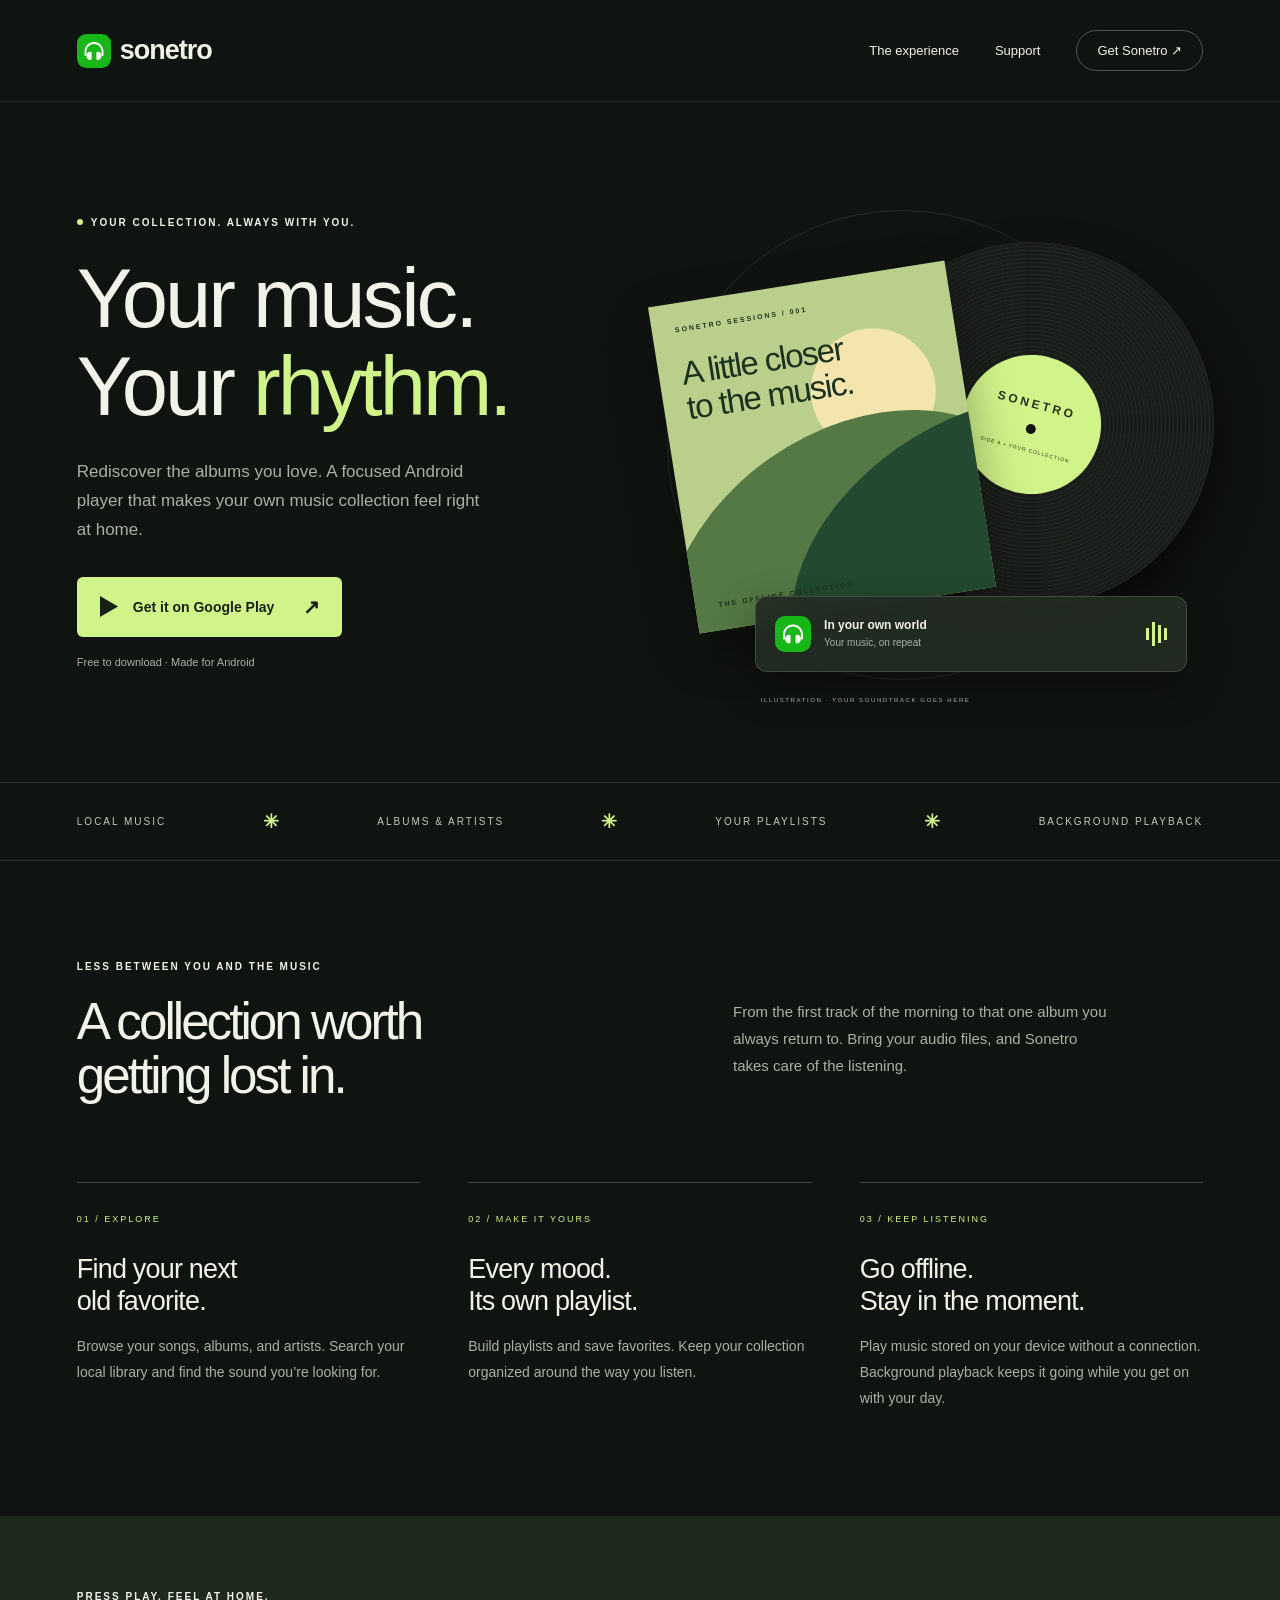
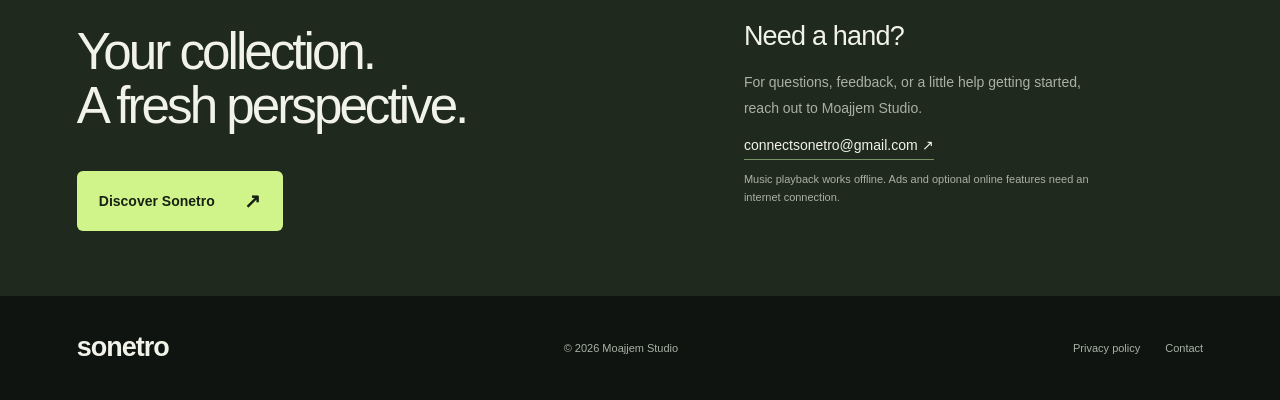
==== index.html @ 21c96b35 "Create Sonetro website with privacy policy and AdMob verification" ====
<!doctype html><html lang="en"><head><meta charset="utf-8"><meta name="viewport" content="width=device-width,initial-scale=1"><meta name="description" content="Sonetro is an Android music player for your own collection. Discover albums, make playlists, and keep listening offline."><meta name="theme-color" content="#101410"><title>Sonetro — Your music. Your rhythm.</title><link rel="icon" href="assets/logo.svg"><link rel="stylesheet" href="style.css"></head><body>
<header><a class="brand" href="./" aria-label="Sonetro home"><img src="assets/logo.svg" alt="" width="34" height="34">sonetro</a><nav aria-label="Main navigation"><a href="#experience">The experience</a><a href="#support">Support</a><a class="nav-cta" href="https://play.google.com/store/apps/details?id=com.music.neo">Get Sonetro ↗</a></nav></header>
<main><section class="hero"><div class="hero-copy"><p class="eyebrow"><span class="dot"></span> YOUR COLLECTION. ALWAYS WITH YOU.</p><h1>Your music.<br>Your <em>rhythm.</em></h1><p class="intro">Rediscover the albums you love. A focused Android player that makes your own music collection feel right at home.</p><a class="button" href="https://play.google.com/store/apps/details?id=com.music.neo"><svg width="20" height="23" viewBox="0 0 20 23" aria-hidden="true"><path fill="currentColor" d="M1 1v21l18-10.5z"/></svg>Get it on Google Play <span>↗</span></a><p class="small">Free to download · Made for Android</p></div><div class="record-scene" aria-label="Illustration of a vinyl record and a Sonetro music player"><div class="orbit"></div><div class="vinyl"><div class="label"><span>SONETRO</span><i></i><small>SIDE A • YOUR COLLECTION</small></div></div><div class="sleeve"><span class="sleeve-top">SONETRO SESSIONS / 001</span><div class="sun"></div><div class="hills"></div><div class="sleeve-title">A little closer<br>to the music.</div><span class="sleeve-bottom">THE OFFLINE COLLECTION</span></div><div class="player"><img src="assets/logo.svg" width="36" height="36" alt=""><div><strong>In your own world</strong><span>Your music, on repeat</span></div><span class="bars" aria-hidden="true"><i></i><i></i><i></i><i></i></span></div><span class="caption">ILLUSTRATION · YOUR SOUNDTRACK GOES HERE</span></div></section>
<div class="strip"><span>LOCAL MUSIC</span><b>✳</b><span>ALBUMS & ARTISTS</span><b>✳</b><span>YOUR PLAYLISTS</span><b>✳</b><span>BACKGROUND PLAYBACK</span></div>
<section id="experience" class="experience"><div><p class="eyebrow">LESS BETWEEN YOU AND THE MUSIC</p><h2>A collection worth<br>getting lost in.</h2></div><p class="section-intro">From the first track of the morning to that one album you always return to. Bring your audio files, and Sonetro takes care of the listening.</p><div class="features"><article><span class="number">01 / EXPLORE</span><h3>Find your next<br>old favorite.</h3><p>Browse your songs, albums, and artists. Search your local library and find the sound you’re looking for.</p></article><article><span class="number">02 / MAKE IT YOURS</span><h3>Every mood.<br>Its own playlist.</h3><p>Build playlists and save favorites. Keep your collection organized around the way you listen.</p></article><article><span class="number">03 / KEEP LISTENING</span><h3>Go offline.<br>Stay in the moment.</h3><p>Play music stored on your device without a connection. Background playback keeps it going while you get on with your day.</p></article></div></section>
<section class="closing" id="support"><div><p class="eyebrow">PRESS PLAY. FEEL AT HOME.</p><h2>Your collection.<br>A fresh perspective.</h2><a class="button" href="https://play.google.com/store/apps/details?id=com.music.neo">Discover Sonetro <span>↗</span></a></div><aside><h3>Need a hand?</h3><p>For questions, feedback, or a little help getting started, reach out to Moajjem Studio.</p><a href="mailto:connectsonetro@gmail.com">connectsonetro@gmail.com ↗</a><p class="small">Music playback works offline. Ads and optional online features need an internet connection.</p></aside></section></main>
<footer><a class="brand" href="./">sonetro</a><p>© 2026 Moajjem Studio</p><div><a href="privacy.html">Privacy policy</a><a href="mailto:connectsonetro@gmail.com">Contact</a></div></footer>
</body></html>
---- style.css ----
:root{--bg:#101410;--paper:#f1f3e8;--muted:#a9b1a6;--lime:#d1f48a}*{box-sizing:border-box}html{scroll-behavior:smooth;scroll-padding-top:35px}body{margin:0;background:var(--bg);color:var(--paper);font-family:'Avenir Next',Arial,sans-serif}a{color:inherit;text-decoration:none}a:focus-visible{outline:3px solid var(--lime);outline-offset:6px}header,main,footer{max-width:1440px;margin:auto}header{padding:30px 6%;display:flex;justify-content:space-between;align-items:center;border-bottom:1px solid #ffffff16}.brand{display:flex;gap:9px;align-items:center;font-family:'Avenir Next',Arial,sans-serif;font-size:27px;font-weight:800;letter-spacing:-1px}.brand span{font-size:12px;align-self:flex-start;margin-top:6px}nav{display:flex;gap:36px;align-items:center;font-size:13px}.nav-cta{border:1px solid #ffffff45;border-radius:30px;padding:12px 20px}.hero{padding:85px 6% 80px;display:grid;grid-template-columns:1fr 1fr;gap:20px;min-height:680px;align-items:center}.eyebrow{font-size:10px;letter-spacing:2px;font-weight:700;display:flex;align-items:center;gap:8px}.dot{background:var(--lime);height:6px;width:6px;border-radius:50%}h1,h2,h3{font-family:'Avenir Next',Arial,sans-serif;letter-spacing:-3px;line-height:1.06;font-weight:500}h1{font-size:clamp(60px,6.5vw,94px);margin:27px 0}h1 em{font-style:normal;color:var(--lime)}.intro{font-size:17px;line-height:1.7;max-width:420px;color:var(--muted);margin:0 0 32px}.button{display:inline-flex;gap:14px;align-items:center;background:var(--lime);color:#172113;font-size:14px;font-weight:700;padding:18px 22px;border-radius:6px}.button span{margin-left:15px;font-size:20px}.button:hover{background:#e0ffac}.small{font-size:11px;color:var(--muted);line-height:1.7;margin-top:16px}.record-scene{position:relative;height:470px;isolation:isolate}.orbit{position:absolute;width:470px;height:470px;border:1px solid #a5b39c25;border-radius:50%;left:3%;top:0}.vinyl{position:absolute;right:-2%;top:32px;width:365px;height:365px;border-radius:50%;background:repeating-radial-gradient(circle at center,#181b18 0 1px,#272b26 2px,#141814 3px,#20251f 4px);box-shadow:12px 18px 38px #0008;transform:rotate(15deg)}.label{position:absolute;inset:31%;border-radius:50%;background:#d1f48a;display:flex;flex-direction:column;align-items:center;justify-content:center;color:#24331a;gap:13px}.label span{font-size:12px;font-weight:800;letter-spacing:3px}.label i{width:10px;height:10px;background:#101410;border-radius:50%}.label small{font-size:5px;letter-spacing:1px}.sleeve{position:absolute;left:4%;top:72px;width:300px;height:330px;overflow:hidden;background:#bbcf8c;transform:rotate(-9deg);box-shadow:0 20px 50px #0005;color:#1b321e;padding:23px}.sleeve-top,.sleeve-bottom{position:absolute;font-size:7px;letter-spacing:2px;font-weight:700;z-index:3}.sleeve-bottom{bottom:22px}.sun{width:125px;height:125px;background:#f4e5ae;border-radius:50%;position:absolute;right:28px;top:55px}.hills{position:absolute;width:420px;height:310px;border-radius:50%;background:#547944;left:-45px;top:152px;transform:rotate(-26deg)}.hills:after{content:'';position:absolute;width:400px;height:260px;border-radius:50%;background:#234930;left:120px;top:65px}.sleeve-title{position:absolute;top:54px;font-size:33px;letter-spacing:-1.5px;line-height:1.05;z-index:4;font-weight:500}.player{position:absolute;bottom:8px;left:19%;right:3%;background:#242c24eF;border:1px solid #ffffff26;border-radius:12px;padding:19px;display:flex;align-items:center;gap:13px;box-shadow:0 15px 40px #0005;backdrop-filter:blur(12px)}.player strong{display:block;font-size:12px}.player span:not(.bars){font-size:10px;color:var(--muted)}.bars{display:flex;gap:3px;align-items:center;margin-left:auto;height:24px}.bars i{width:3px;height:12px;background:var(--lime)}.bars i:nth-child(2){height:24px}.bars i:nth-child(3){height:18px}.caption{position:absolute;bottom:-23px;left:20%;font-size:6px;letter-spacing:1.6px;color:var(--muted)}.strip{padding:27px 6%;border-block:1px solid #ffffff22;display:flex;align-items:center;justify-content:space-between;font-size:10px;letter-spacing:2px;color:#c2c9bc}.strip b{color:var(--lime);font-size:19px}.experience{padding:90px 6%;display:grid;grid-template-columns:1.3fr 1fr;gap:45px}h2{font-size:clamp(36px,4vw,52px);margin:23px 0}.section-intro{align-self:center;max-width:380px;font-size:15px;line-height:1.8;color:var(--muted)}.features{display:grid;grid-template-columns:repeat(3,1fr);grid-column:1/-1;gap:48px;margin-top:10px}.features article{border-top:1px solid #ffffff36;padding-top:25px}.number{font-size:9px;color:var(--lime);letter-spacing:2px}h3{font-size:27px;letter-spacing:-.8px;margin:27px 0 17px;line-height:1.2}.features p,aside p{font-size:14px;line-height:1.85;color:var(--muted)}.closing{background:#20291e;padding:65px 6%;display:grid;grid-template-columns:1.3fr 1fr;gap:70px}.closing .button{margin-top:14px}.closing aside{max-width:355px;align-self:center}aside>a{font-size:14px;border-bottom:1px solid #789367;padding-bottom:6px}footer{display:flex;align-items:center;justify-content:space-between;padding:35px 6%;gap:25px}footer p,footer div{font-size:11px;color:var(--muted)}footer div{display:flex;gap:25px}@media(max-width:900px){.hero{gap:0;padding-top:55px}.record-scene{transform:scale(.8);transform-origin:center;width:430px;margin-left:-40px}.hero-copy{z-index:2}.features{gap:25px}}@media(max-width:650px){header{padding:22px 6%}nav>a:not(.nav-cta){display:none}.brand{font-size:24px}.nav-cta{padding:10px 13px}.hero{display:block;padding-top:40px;padding-bottom:60px;overflow:hidden}h1{font-size:68px}.intro{font-size:16px}.record-scene{width:400px;max-width:110%;height:420px;transform:scale(.85);transform-origin:top left;margin:42px 0 -40px}.vinyl{width:320px;height:320px}.sleeve{width:265px;height:300px}.orbit{width:400px;height:400px}.player{bottom:0;left:10%;right:0}.strip{flex-wrap:wrap;justify-content:center;gap:18px;font-size:8px}.strip b{display:none}.experience,.closing{display:block;padding:55px 6%}.features{display:block}.features article{margin-top:35px}.section-intro{margin-top:24px}.closing aside{margin-top:50px}footer{flex-wrap:wrap}footer div{width:100%}}@media(prefers-reduced-motion:reduce){html{scroll-behavior:auto}}
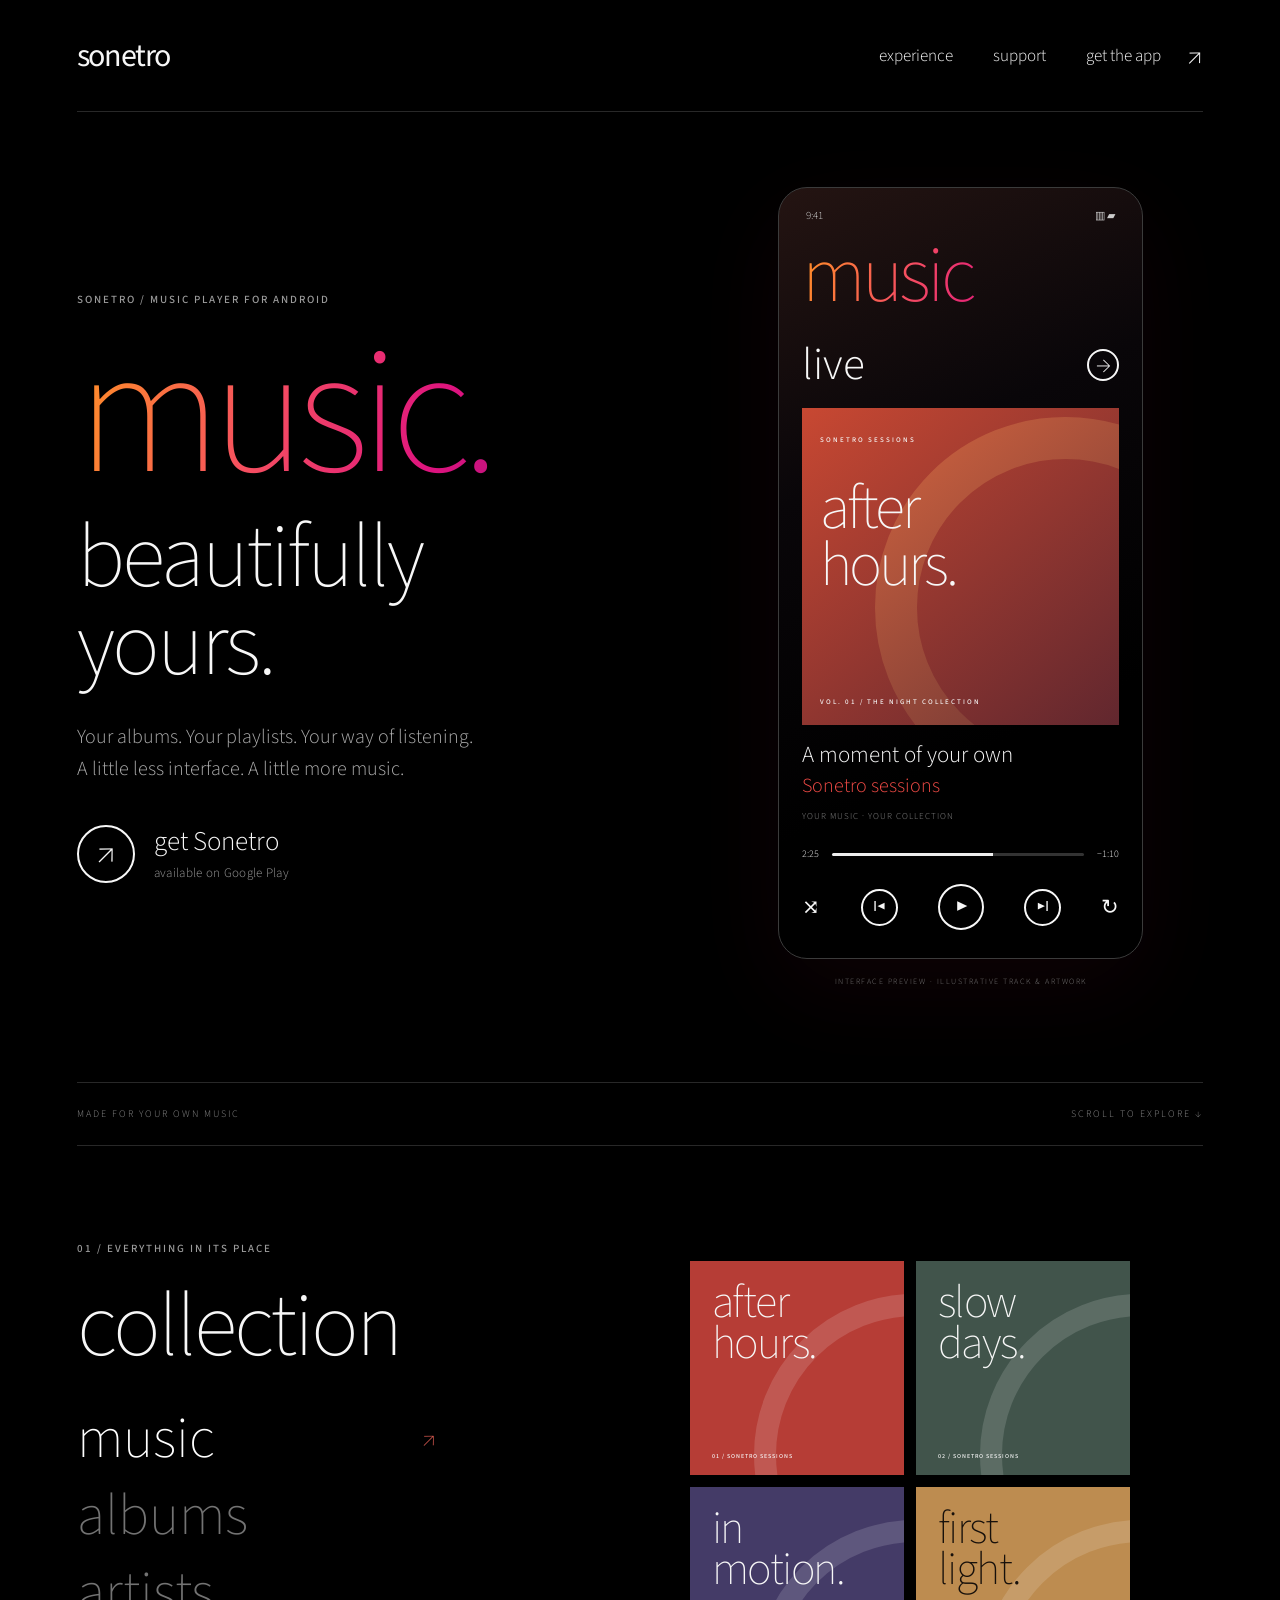
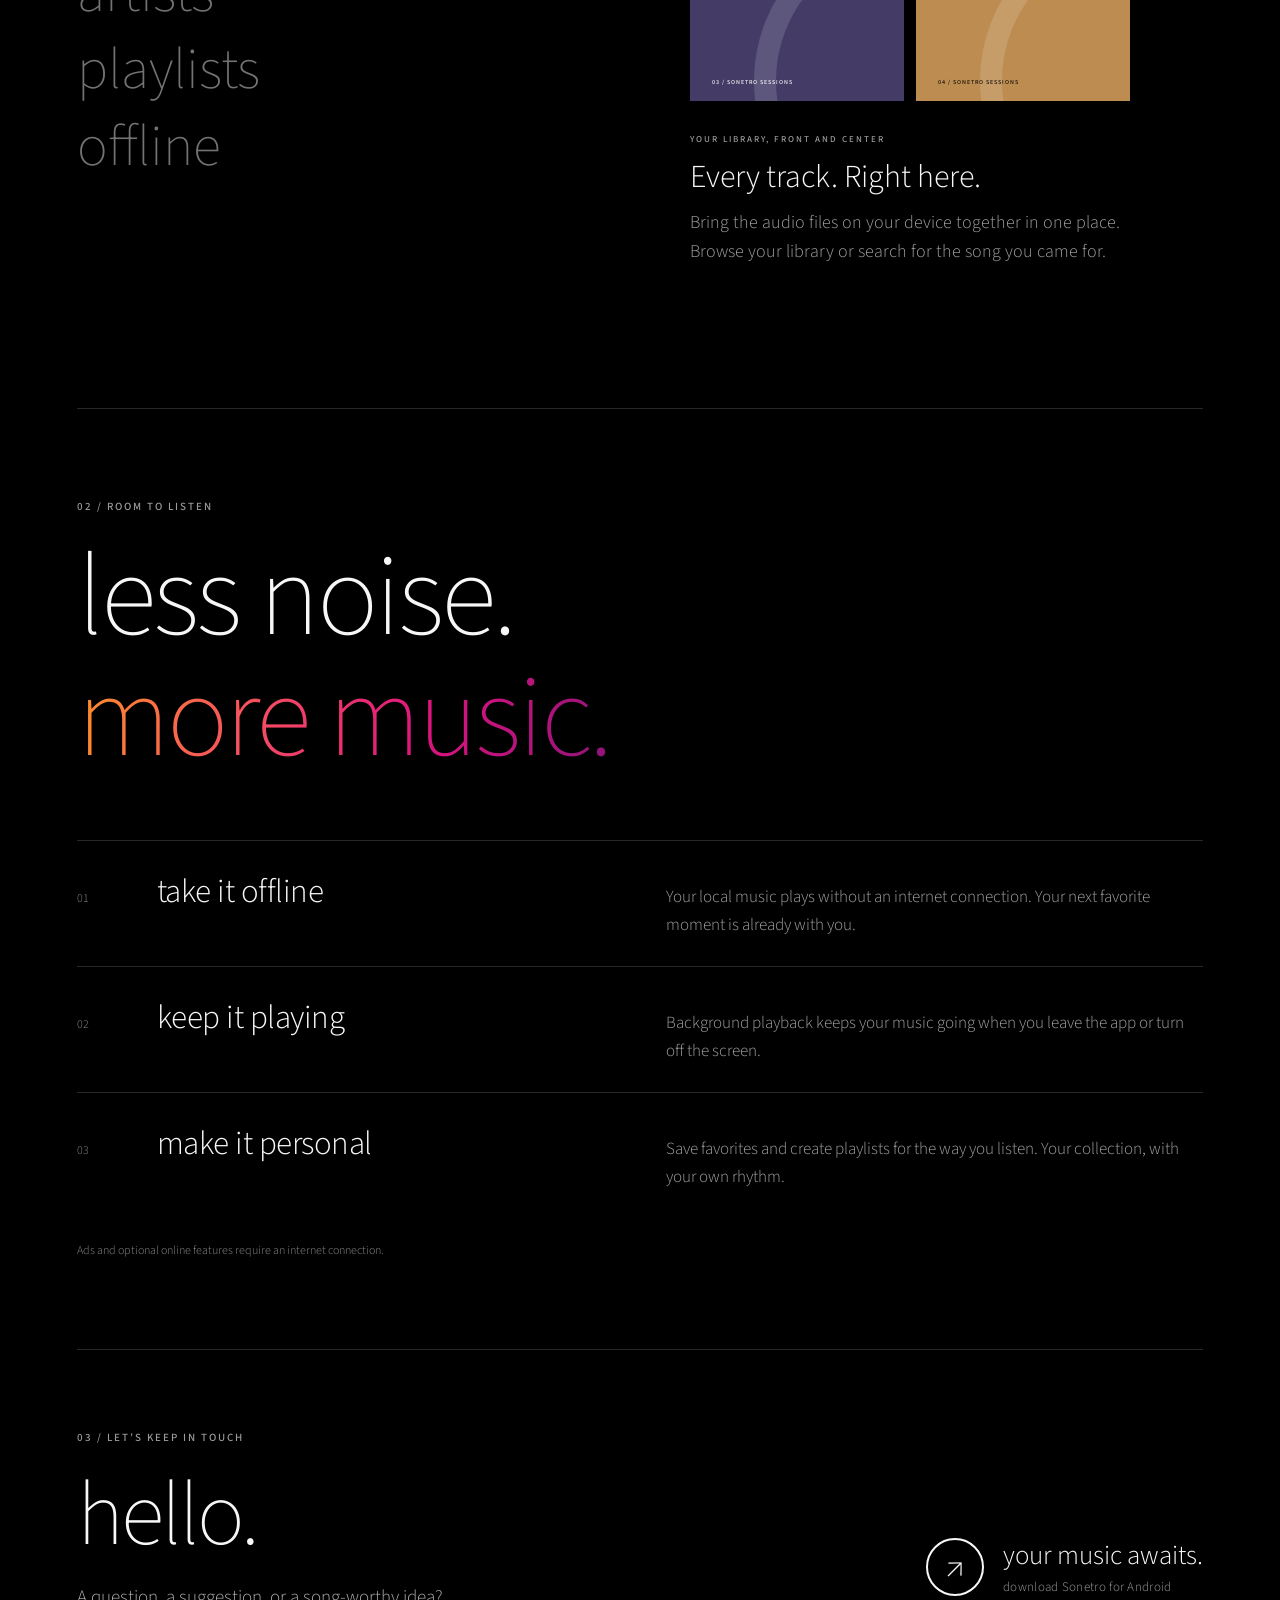
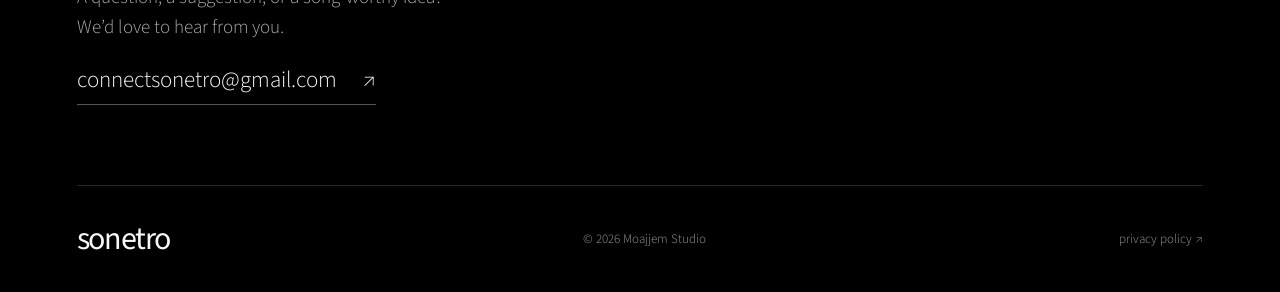
==== commit 02aee7b6: "Match Sonetro website to the app music interface" ====
--- a/index.html
+++ b/index.html
@@ -1,8 +1,11 @@
-<!doctype html><html lang="en"><head><meta charset="utf-8"><meta name="viewport" content="width=device-width,initial-scale=1"><meta name="description" content="Sonetro is an Android music player for your own collection. Discover albums, make playlists, and keep listening offline."><meta name="theme-color" content="#101410"><title>Sonetro — Your music. Your rhythm.</title><link rel="icon" href="assets/logo.svg"><link rel="stylesheet" href="style.css"></head><body>
-<header><a class="brand" href="./" aria-label="Sonetro home"><img src="assets/logo.svg" alt="" width="34" height="34">sonetro</a><nav aria-label="Main navigation"><a href="#experience">The experience</a><a href="#support">Support</a><a class="nav-cta" href="https://play.google.com/store/apps/details?id=com.music.neo">Get Sonetro ↗</a></nav></header>
-<main><section class="hero"><div class="hero-copy"><p class="eyebrow"><span class="dot"></span> YOUR COLLECTION. ALWAYS WITH YOU.</p><h1>Your music.<br>Your <em>rhythm.</em></h1><p class="intro">Rediscover the albums you love. A focused Android player that makes your own music collection feel right at home.</p><a class="button" href="https://play.google.com/store/apps/details?id=com.music.neo"><svg width="20" height="23" viewBox="0 0 20 23" aria-hidden="true"><path fill="currentColor" d="M1 1v21l18-10.5z"/></svg>Get it on Google Play <span>↗</span></a><p class="small">Free to download · Made for Android</p></div><div class="record-scene" aria-label="Illustration of a vinyl record and a Sonetro music player"><div class="orbit"></div><div class="vinyl"><div class="label"><span>SONETRO</span><i></i><small>SIDE A • YOUR COLLECTION</small></div></div><div class="sleeve"><span class="sleeve-top">SONETRO SESSIONS / 001</span><div class="sun"></div><div class="hills"></div><div class="sleeve-title">A little closer<br>to the music.</div><span class="sleeve-bottom">THE OFFLINE COLLECTION</span></div><div class="player"><img src="assets/logo.svg" width="36" height="36" alt=""><div><strong>In your own world</strong><span>Your music, on repeat</span></div><span class="bars" aria-hidden="true"><i></i><i></i><i></i><i></i></span></div><span class="caption">ILLUSTRATION · YOUR SOUNDTRACK GOES HERE</span></div></section>
-<div class="strip"><span>LOCAL MUSIC</span><b>✳</b><span>ALBUMS & ARTISTS</span><b>✳</b><span>YOUR PLAYLISTS</span><b>✳</b><span>BACKGROUND PLAYBACK</span></div>
-<section id="experience" class="experience"><div><p class="eyebrow">LESS BETWEEN YOU AND THE MUSIC</p><h2>A collection worth<br>getting lost in.</h2></div><p class="section-intro">From the first track of the morning to that one album you always return to. Bring your audio files, and Sonetro takes care of the listening.</p><div class="features"><article><span class="number">01 / EXPLORE</span><h3>Find your next<br>old favorite.</h3><p>Browse your songs, albums, and artists. Search your local library and find the sound you’re looking for.</p></article><article><span class="number">02 / MAKE IT YOURS</span><h3>Every mood.<br>Its own playlist.</h3><p>Build playlists and save favorites. Keep your collection organized around the way you listen.</p></article><article><span class="number">03 / KEEP LISTENING</span><h3>Go offline.<br>Stay in the moment.</h3><p>Play music stored on your device without a connection. Background playback keeps it going while you get on with your day.</p></article></div></section>
-<section class="closing" id="support"><div><p class="eyebrow">PRESS PLAY. FEEL AT HOME.</p><h2>Your collection.<br>A fresh perspective.</h2><a class="button" href="https://play.google.com/store/apps/details?id=com.music.neo">Discover Sonetro <span>↗</span></a></div><aside><h3>Need a hand?</h3><p>For questions, feedback, or a little help getting started, reach out to Moajjem Studio.</p><a href="mailto:connectsonetro@gmail.com">connectsonetro@gmail.com ↗</a><p class="small">Music playback works offline. Ads and optional online features need an internet connection.</p></aside></section></main>
-<footer><a class="brand" href="./">sonetro</a><p>© 2026 Moajjem Studio</p><div><a href="privacy.html">Privacy policy</a><a href="mailto:connectsonetro@gmail.com">Contact</a></div></footer>
-</body></html>
+<!doctype html>
+<html lang="en"><head><meta charset="utf-8"><meta name="viewport" content="width=device-width,initial-scale=1"><meta name="description" content="Your music, beautifully yours. Sonetro brings a bold, minimal listening experience to your Android music collection."><meta name="theme-color" content="#000000"><title>Sonetro — your music. beautifully yours.</title><link rel="icon" href="assets/logo.svg"><link rel="stylesheet" href="style.css"><script src="site.js" defer></script></head>
+<body><a class="skip" href="#main">Skip to content</a>
+<header class="header"><a class="brand" href="./" aria-label="Sonetro home">sonetro</a><nav aria-label="Main navigation"><a href="#collection">experience</a><a href="#support">support</a><a href="https://play.google.com/store/apps/details?id=com.music.neo" class="nav-download">get the app <span aria-hidden="true">↗</span></a></nav></header>
+<main id="main"><section class="hero shell"><div class="hero-copy"><p class="eyebrow">SONETRO / MUSIC PLAYER FOR ANDROID</p><h1 class="gradient">music.</h1><h2>beautifully<br>yours.</h2><p class="intro">Your albums. Your playlists. Your way of listening.<br>A little less interface. A little more music.</p><a class="download" href="https://play.google.com/store/apps/details?id=com.music.neo"><span class="circle" aria-hidden="true">↗</span><span>get Sonetro<small>available on Google Play</small></span></a></div>
+<div class="preview-wrap"><div class="phone" aria-label="Illustrative preview of Sonetro’s music player"><div class="phone-status"><span>9:41</span><span aria-hidden="true">▥ ▰</span></div><div class="phone-title gradient">music</div><div class="phone-live">live <span class="circle" aria-hidden="true">→</span></div><div class="album-art"><div class="art-orbit"></div><span>SONETRO SESSIONS</span><strong>after<br>hours.</strong><small>VOL. 01 / THE NIGHT COLLECTION</small></div><div class="track-title">A moment of your own</div><div class="track-artist">Sonetro sessions</div><p class="audio-info">YOUR MUSIC · YOUR COLLECTION</p><div class="progress"><span>2:25</span><i></i><span>−1:10</span></div><div class="player-controls" aria-hidden="true"><span>⤨</span><span class="circle">Ⅰ◀</span><span class="circle play">▶</span><span class="circle">▶Ⅰ</span><span>↻</span></div></div><p class="preview-caption">INTERFACE PREVIEW · ILLUSTRATIVE TRACK & ARTWORK</p></div></section>
+<div class="section-line shell"><span>MADE FOR YOUR OWN MUSIC</span><span>SCROLL TO EXPLORE ↓</span></div>
+<section class="collection shell" id="collection"><div><p class="eyebrow">01 / EVERYTHING IN ITS PLACE</p><h2 class="section-title">collection</h2><div class="collection-tabs" role="tablist" aria-label="Explore the collection" aria-orientation="vertical"><button role="tab" id="tab-music" aria-controls="collection-panel" aria-selected="true" data-tab="music">music<span>↗</span></button><button role="tab" id="tab-albums" aria-controls="collection-panel" aria-selected="false" tabindex="-1" data-tab="albums">albums<span>↗</span></button><button role="tab" id="tab-artists" aria-controls="collection-panel" aria-selected="false" tabindex="-1" data-tab="artists">artists<span>↗</span></button><button role="tab" id="tab-playlists" aria-controls="collection-panel" aria-selected="false" tabindex="-1" data-tab="playlists">playlists<span>↗</span></button><button role="tab" id="tab-offline" aria-controls="collection-panel" aria-selected="false" tabindex="-1" data-tab="offline">offline<span>↗</span></button></div></div><div class="collection-detail" role="tabpanel" id="collection-panel" aria-labelledby="tab-music" tabindex="0"><div class="cover-grid" aria-hidden="true"><div class="cover cover-one">after<br>hours.<small>01 / SONETRO SESSIONS</small></div><div class="cover cover-two">slow<br>days.<small>02 / SONETRO SESSIONS</small></div><div class="cover cover-three">in<br>motion.<small>03 / SONETRO SESSIONS</small></div><div class="cover cover-four">first<br>light.<small>04 / SONETRO SESSIONS</small></div></div><p class="eyebrow detail-label">YOUR LIBRARY, FRONT AND CENTER</p><h3 id="detail-title">Every track. Right here.</h3><p id="detail-copy">Bring the audio files on your device together in one place. Browse your library or search for the song you came for.</p></div></section>
+<section class="listening shell"><p class="eyebrow">02 / ROOM TO LISTEN</p><h2 class="section-title">less noise.<br><span class="gradient">more music.</span></h2><div class="feature-list"><article><span>01</span><h3>take it offline</h3><p>Your local music plays without an internet connection. Your next favorite moment is already with you.</p></article><article><span>02</span><h3>keep it playing</h3><p>Background playback keeps your music going when you leave the app or turn off the screen.</p></article><article><span>03</span><h3>make it personal</h3><p>Save favorites and create playlists for the way you listen. Your collection, with your own rhythm.</p></article></div><p class="note">Ads and optional online features require an internet connection.</p></section>
+<section class="support shell" id="support"><div><p class="eyebrow">03 / LET’S KEEP IN TOUCH</p><h2 class="section-title">hello.</h2><p>A question, a suggestion, or a song-worthy idea?<br>We’d love to hear from you.</p><a class="contact" href="mailto:connectsonetro@gmail.com">connectsonetro@gmail.com <span aria-hidden="true">↗</span></a></div><a class="download" href="https://play.google.com/store/apps/details?id=com.music.neo"><span class="circle" aria-hidden="true">↗</span><span>your music awaits.<small>download Sonetro for Android</small></span></a></section></main>
+<footer class="shell"><a class="brand" href="./">sonetro</a><span>© 2026 Moajjem Studio</span><a href="privacy.html">privacy policy ↗</a></footer></body></html>
--- a/style.css
+++ b/style.css
@@ -1 +1,5 @@
-:root{--bg:#101410;--paper:#f1f3e8;--muted:#a9b1a6;--lime:#d1f48a}*{box-sizing:border-box}html{scroll-behavior:smooth;scroll-padding-top:35px}body{margin:0;background:var(--bg);color:var(--paper);font-family:'Avenir Next',Arial,sans-serif}a{color:inherit;text-decoration:none}a:focus-visible{outline:3px solid var(--lime);outline-offset:6px}header,main,footer{max-width:1440px;margin:auto}header{padding:30px 6%;display:flex;justify-content:space-between;align-items:center;border-bottom:1px solid #ffffff16}.brand{display:flex;gap:9px;align-items:center;font-family:'Avenir Next',Arial,sans-serif;font-size:27px;font-weight:800;letter-spacing:-1px}.brand span{font-size:12px;align-self:flex-start;margin-top:6px}nav{display:flex;gap:36px;align-items:center;font-size:13px}.nav-cta{border:1px solid #ffffff45;border-radius:30px;padding:12px 20px}.hero{padding:85px 6% 80px;display:grid;grid-template-columns:1fr 1fr;gap:20px;min-height:680px;align-items:center}.eyebrow{font-size:10px;letter-spacing:2px;font-weight:700;display:flex;align-items:center;gap:8px}.dot{background:var(--lime);height:6px;width:6px;border-radius:50%}h1,h2,h3{font-family:'Avenir Next',Arial,sans-serif;letter-spacing:-3px;line-height:1.06;font-weight:500}h1{font-size:clamp(60px,6.5vw,94px);margin:27px 0}h1 em{font-style:normal;color:var(--lime)}.intro{font-size:17px;line-height:1.7;max-width:420px;color:var(--muted);margin:0 0 32px}.button{display:inline-flex;gap:14px;align-items:center;background:var(--lime);color:#172113;font-size:14px;font-weight:700;padding:18px 22px;border-radius:6px}.button span{margin-left:15px;font-size:20px}.button:hover{background:#e0ffac}.small{font-size:11px;color:var(--muted);line-height:1.7;margin-top:16px}.record-scene{position:relative;height:470px;isolation:isolate}.orbit{position:absolute;width:470px;height:470px;border:1px solid #a5b39c25;border-radius:50%;left:3%;top:0}.vinyl{position:absolute;right:-2%;top:32px;width:365px;height:365px;border-radius:50%;background:repeating-radial-gradient(circle at center,#181b18 0 1px,#272b26 2px,#141814 3px,#20251f 4px);box-shadow:12px 18px 38px #0008;transform:rotate(15deg)}.label{position:absolute;inset:31%;border-radius:50%;background:#d1f48a;display:flex;flex-direction:column;align-items:center;justify-content:center;color:#24331a;gap:13px}.label span{font-size:12px;font-weight:800;letter-spacing:3px}.label i{width:10px;height:10px;background:#101410;border-radius:50%}.label small{font-size:5px;letter-spacing:1px}.sleeve{position:absolute;left:4%;top:72px;width:300px;height:330px;overflow:hidden;background:#bbcf8c;transform:rotate(-9deg);box-shadow:0 20px 50px #0005;color:#1b321e;padding:23px}.sleeve-top,.sleeve-bottom{position:absolute;font-size:7px;letter-spacing:2px;font-weight:700;z-index:3}.sleeve-bottom{bottom:22px}.sun{width:125px;height:125px;background:#f4e5ae;border-radius:50%;position:absolute;right:28px;top:55px}.hills{position:absolute;width:420px;height:310px;border-radius:50%;background:#547944;left:-45px;top:152px;transform:rotate(-26deg)}.hills:after{content:'';position:absolute;width:400px;height:260px;border-radius:50%;background:#234930;left:120px;top:65px}.sleeve-title{position:absolute;top:54px;font-size:33px;letter-spacing:-1.5px;line-height:1.05;z-index:4;font-weight:500}.player{position:absolute;bottom:8px;left:19%;right:3%;background:#242c24eF;border:1px solid #ffffff26;border-radius:12px;padding:19px;display:flex;align-items:center;gap:13px;box-shadow:0 15px 40px #0005;backdrop-filter:blur(12px)}.player strong{display:block;font-size:12px}.player span:not(.bars){font-size:10px;color:var(--muted)}.bars{display:flex;gap:3px;align-items:center;margin-left:auto;height:24px}.bars i{width:3px;height:12px;background:var(--lime)}.bars i:nth-child(2){height:24px}.bars i:nth-child(3){height:18px}.caption{position:absolute;bottom:-23px;left:20%;font-size:6px;letter-spacing:1.6px;color:var(--muted)}.strip{padding:27px 6%;border-block:1px solid #ffffff22;display:flex;align-items:center;justify-content:space-between;font-size:10px;letter-spacing:2px;color:#c2c9bc}.strip b{color:var(--lime);font-size:19px}.experience{padding:90px 6%;display:grid;grid-template-columns:1.3fr 1fr;gap:45px}h2{font-size:clamp(36px,4vw,52px);margin:23px 0}.section-intro{align-self:center;max-width:380px;font-size:15px;line-height:1.8;color:var(--muted)}.features{display:grid;grid-template-columns:repeat(3,1fr);grid-column:1/-1;gap:48px;margin-top:10px}.features article{border-top:1px solid #ffffff36;padding-top:25px}.number{font-size:9px;color:var(--lime);letter-spacing:2px}h3{font-size:27px;letter-spacing:-.8px;margin:27px 0 17px;line-height:1.2}.features p,aside p{font-size:14px;line-height:1.85;color:var(--muted)}.closing{background:#20291e;padding:65px 6%;display:grid;grid-template-columns:1.3fr 1fr;gap:70px}.closing .button{margin-top:14px}.closing aside{max-width:355px;align-self:center}aside>a{font-size:14px;border-bottom:1px solid #789367;padding-bottom:6px}footer{display:flex;align-items:center;justify-content:space-between;padding:35px 6%;gap:25px}footer p,footer div{font-size:11px;color:var(--muted)}footer div{display:flex;gap:25px}@media(max-width:900px){.hero{gap:0;padding-top:55px}.record-scene{transform:scale(.8);transform-origin:center;width:430px;margin-left:-40px}.hero-copy{z-index:2}.features{gap:25px}}@media(max-width:650px){header{padding:22px 6%}nav>a:not(.nav-cta){display:none}.brand{font-size:24px}.nav-cta{padding:10px 13px}.hero{display:block;padding-top:40px;padding-bottom:60px;overflow:hidden}h1{font-size:68px}.intro{font-size:16px}.record-scene{width:400px;max-width:110%;height:420px;transform:scale(.85);transform-origin:top left;margin:42px 0 -40px}.vinyl{width:320px;height:320px}.sleeve{width:265px;height:300px}.orbit{width:400px;height:400px}.player{bottom:0;left:10%;right:0}.strip{flex-wrap:wrap;justify-content:center;gap:18px;font-size:8px}.strip b{display:none}.experience,.closing{display:block;padding:55px 6%}.features{display:block}.features article{margin-top:35px}.section-intro{margin-top:24px}.closing aside{margin-top:50px}footer{flex-wrap:wrap}footer div{width:100%}}@media(prefers-reduced-motion:reduce){html{scroll-behavior:auto}}
+@font-face{font-family:Sonetro;src:url('assets/sonetro-sans.ttf') format('truetype');font-style:normal;font-weight:200 900;font-display:swap}
+:root{color-scheme:dark;--bg:#000;--text:#f7f7f7;--muted:#9b9b9b;--line:#282828;--accent:#f04a45}*{box-sizing:border-box}html{scroll-behavior:smooth;scroll-padding-top:30px}body{margin:0;background:var(--bg);color:var(--text);font-family:Sonetro,'Segoe UI',sans-serif;font-weight:300}a{color:inherit;text-decoration:none}button{font:inherit}a,button{-webkit-tap-highlight-color:transparent}a:focus-visible,button:focus-visible,[tabindex]:focus-visible{outline:2px solid #f97365;outline-offset:7px}a:hover{color:#ff8374}.shell,.header{width:min(1240px,88%);margin-inline:auto}.header{height:112px;display:flex;align-items:center;justify-content:space-between;border-bottom:1px solid var(--line)}.brand{font-size:32px;letter-spacing:-1.4px;font-weight:400}.brand span{font-size:11px;vertical-align:super;margin-left:5px}nav{display:flex;gap:40px;align-items:center;font-size:17px}.nav-download{display:flex;gap:25px;align-items:center}.nav-download span{font-size:28px}.hero{display:grid;grid-template-columns:1.15fr 1fr;gap:85px;padding-block:75px 95px;align-items:center}.eyebrow{font-size:11px;font-weight:500;letter-spacing:2px;color:var(--muted);margin:0 0 24px}.gradient{background:linear-gradient(105deg,#ff9224 0%,#f64f60 34%,#de137f 65%,#8c137a 100%);background-clip:text;-webkit-background-clip:text;color:transparent}h1,h2,h3,p{margin-top:0}h1{font-size:clamp(120px,14vw,200px);line-height:.94;font-weight:200;letter-spacing:-9px;margin:0 0 16px}h2{font-size:clamp(60px,7vw,96px);line-height:.98;font-weight:200;letter-spacing:-3px;margin-bottom:30px}.intro{font-size:20px;line-height:1.6;color:#aaa;margin:30px 0 40px}.download{display:inline-flex;align-items:center;gap:19px;font-size:27px;line-height:1.1}.download small{display:block;font-size:13px;letter-spacing:.3px;color:var(--muted);margin-top:9px}.circle{display:inline-flex;align-items:center;justify-content:center;border:2px solid currentColor;border-radius:50%;width:58px;height:58px;font-weight:300;font-size:35px;flex-shrink:0}.download:hover .circle{background:#fff;color:#000}.preview-wrap{max-width:365px;justify-self:center;width:100%;position:relative}.preview-wrap:before{content:'';position:absolute;inset:10% 0;background:radial-gradient(ellipse,#97184620,transparent 65%);z-index:-1}.phone{border:1px solid #3b3b3b;border-radius:29px;padding:20px 23px 28px;background:linear-gradient(155deg,#241412 0%,#090609 34%,#000 70%);box-shadow:0 30px 95px #c7214112;overflow:hidden}.phone-status{display:flex;justify-content:space-between;font-size:11px;padding-inline:4px;color:#ccc}.phone-title{font-size:79px;font-weight:200;letter-spacing:-4px;line-height:1.15;margin-top:9px}.phone-live{font-size:45px;line-height:1;display:flex;align-items:center;justify-content:space-between;margin:20px 0}.phone-live .circle{width:32px;height:32px;font-size:24px}.album-art{position:relative;aspect-ratio:1;overflow:hidden;background:#c84832;padding:18px;isolation:isolate}.album-art:after{content:'';position:absolute;inset:0;background:linear-gradient(140deg,transparent,#23132c9f);z-index:-1}.art-orbit{position:absolute;width:120%;height:120%;border:42px solid #f78c5088;border-radius:50%;left:23%;top:3%;z-index:-1}.album-art>span,.album-art>small{font-size:7px;letter-spacing:2px;font-weight:500}.album-art strong{display:block;font-size:62px;font-weight:200;line-height:.92;margin-top:33px;letter-spacing:-3px}.album-art small{position:absolute;bottom:18px;left:18px}.track-title{font-size:23px;line-height:1.2;margin-top:16px}.track-artist{font-size:20px;color:var(--accent);margin-top:4px}.audio-info{font-size:9px;letter-spacing:1px;color:#888;margin:10px 0 24px}.progress{display:flex;gap:13px;align-items:center;font-size:10px}.progress i{height:3px;flex:1;background:linear-gradient(to right,#eee 64%,#333 64%);border-radius:3px}.player-controls{display:flex;align-items:center;justify-content:space-between;margin-top:23px;font-size:21px}.player-controls .circle{height:37px;width:37px;font-size:14px}.player-controls .play{width:46px;height:46px;font-size:20px;padding-left:3px}.preview-caption{font-size:8px;letter-spacing:1.5px;color:#777;text-align:center;margin:17px -20px 0}.section-line{border-block:1px solid var(--line);padding-block:24px;display:flex;justify-content:space-between;font-size:10px;letter-spacing:2px;color:#888}.collection{padding-block:95px;display:grid;grid-template-columns:1fr 1fr;gap:100px}.section-title{font-size:clamp(58px,7vw,96px);font-weight:200;letter-spacing:-3px;line-height:1.05}.collection-tabs{display:flex;flex-direction:column;align-items:stretch;max-width:360px}.collection-tabs button{background:transparent;border:0;color:#737373;cursor:pointer;text-align:left;font-size:clamp(39px,4.5vw,60px);font-weight:200;padding:0 0 8px;display:flex;justify-content:space-between;align-items:center;line-height:1.2}.collection-tabs button span{font-size:25px;opacity:0}.collection-tabs button[aria-selected=true]{color:#fff}.collection-tabs button[aria-selected=true] span{opacity:1;color:#f06359}.collection-tabs button:hover{color:#ddd}.collection-detail{padding-top:20px;align-self:center}.cover-grid{display:grid;grid-template-columns:1fr 1fr;gap:12px;max-width:440px;margin-bottom:32px}.cover{aspect-ratio:1;padding:22px;position:relative;font-size:46px;line-height:.88;font-weight:200;letter-spacing:-1.5px;overflow:hidden;isolation:isolate}.cover:before{content:'';position:absolute;width:130%;height:130%;border:22px solid #ffffff24;border-radius:50%;left:30%;top:15%;z-index:-1}.cover small{font-size:6px;letter-spacing:1px;position:absolute;bottom:16px;left:22px;font-weight:500}.cover-one{background:#b63d36}.cover-two{background:#41544b}.cover-three{background:#443b67}.cover-four{background:#bd8c50;color:#17100b}.collection-detail .eyebrow{font-size:9px;margin-bottom:12px}.collection-detail h3{font-size:32px;font-weight:300;line-height:1.2;margin-bottom:12px}.collection-detail p:last-child{font-size:18px;line-height:1.6;color:#a0a0a0;max-width:440px;min-height:86px}.listening{padding-block:90px;border-top:1px solid var(--line)}.listening .section-title{font-size:clamp(70px,9vw,126px);margin-bottom:60px}.feature-list article{display:grid;grid-template-columns:60px 1fr 1.1fr;gap:20px;padding:27px 0;border-top:1px solid var(--line);align-items:baseline}.feature-list article>span{font-size:12px;color:#888}.feature-list h3{font-size:33px;font-weight:300;margin:0;letter-spacing:-.5px}.feature-list p{font-size:17px;line-height:1.65;color:#a0a0a0;margin:0}.note{font-size:12px;color:#888;margin:24px 0 0}.support{border-top:1px solid var(--line);padding-block:80px;display:flex;justify-content:space-between;gap:50px;align-items:center}.support p:not(.eyebrow){color:#aaa;font-size:19px;line-height:1.6}.support .section-title{margin-bottom:20px}.contact{font-size:23px;border-bottom:1px solid #555;padding-bottom:8px;display:inline-block}.contact span{margin-left:20px}footer{display:flex;align-items:center;justify-content:space-between;gap:25px;padding-block:30px;border-top:1px solid var(--line)}footer>span,footer>a:last-child{font-size:13px;color:#999}.skip{position:absolute;top:-100px;padding:12px;background:white;color:black;z-index:10}.skip:focus{top:10px}.policy{max-width:800px;padding-block:70px 100px}.policy h1{font-size:clamp(65px,9vw,110px);letter-spacing:-4px;line-height:1.05;margin-bottom:35px}.policy h2{font-size:32px;font-weight:300;letter-spacing:-.5px;margin:44px 0 16px}.policy p{font-size:18px;line-height:1.75;color:#bbb}.policy .identity{border-block:1px solid var(--line);padding-block:24px;font-size:15px}.policy strong{font-weight:500;color:#eee}.policy a{color:#ff8e84;text-decoration:underline;text-underline-offset:4px}.policy code{font-size:14px;overflow-wrap:anywhere}
+@media(min-width:1400px){.hero{gap:130px}}@media(max-width:800px){.header{height:90px}nav{gap:22px;font-size:15px}.hero{gap:35px;padding-top:55px}.hero h1{font-size:125px;letter-spacing:-6px}.hero h2{font-size:66px}.intro{font-size:18px}.phone{padding:17px}.phone-title{font-size:67px}.album-art strong{font-size:48px}.collection{gap:45px}.cover{font-size:37px;padding:16px}.cover small{left:16px;font-size:5px}.support{display:block}.support>.download{margin-top:45px}.feature-list article{grid-template-columns:35px 1fr 1.2fr}.feature-list h3{font-size:28px}}
+@media(max-width:580px){.shell,.header{width:88%}.header{height:82px}.brand{font-size:28px}nav{gap:20px}nav>a:first-child,nav>a:nth-child(2){display:none}.hero{grid-template-columns:1fr;padding-block:48px 55px;gap:50px}.hero h1{font-size:140px}.hero h2{font-size:76px}.intro{font-size:18px}.eyebrow{font-size:9px;letter-spacing:1.7px}.preview-wrap{max-width:330px}.phone{padding:20px 24px 26px}.phone-title{font-size:79px}.album-art strong{font-size:58px}.section-line{font-size:8px;letter-spacing:1px;gap:20px}.collection{display:block;padding-block:60px}.collection-tabs{max-width:none;flex-direction:row;flex-wrap:wrap;gap:10px 21px;margin-bottom:30px}.collection-tabs button{font-size:27px}.collection-tabs button span{display:none}.collection-tabs button[aria-selected=true]{border-bottom:1px solid #f06359}.cover{font-size:45px}.cover small{font-size:5px}.collection-detail{padding-top:0}.collection-detail p:last-child{min-height:100px}.section-title{font-size:67px}.listening{padding-block:60px}.listening .section-title{font-size:72px;letter-spacing:-3px}.feature-list article{grid-template-columns:25px 1fr;gap:10px}.feature-list p{grid-column:2}.support{padding-block:60px}.contact{font-size:20px}.contact span{margin-left:8px}.download{font-size:25px}footer{flex-wrap:wrap}footer .brand{width:100%}.policy{padding-top:50px}.policy h1{font-size:68px}.policy p{font-size:17px}}
+@media(prefers-reduced-motion:reduce){html{scroll-behavior:auto}}
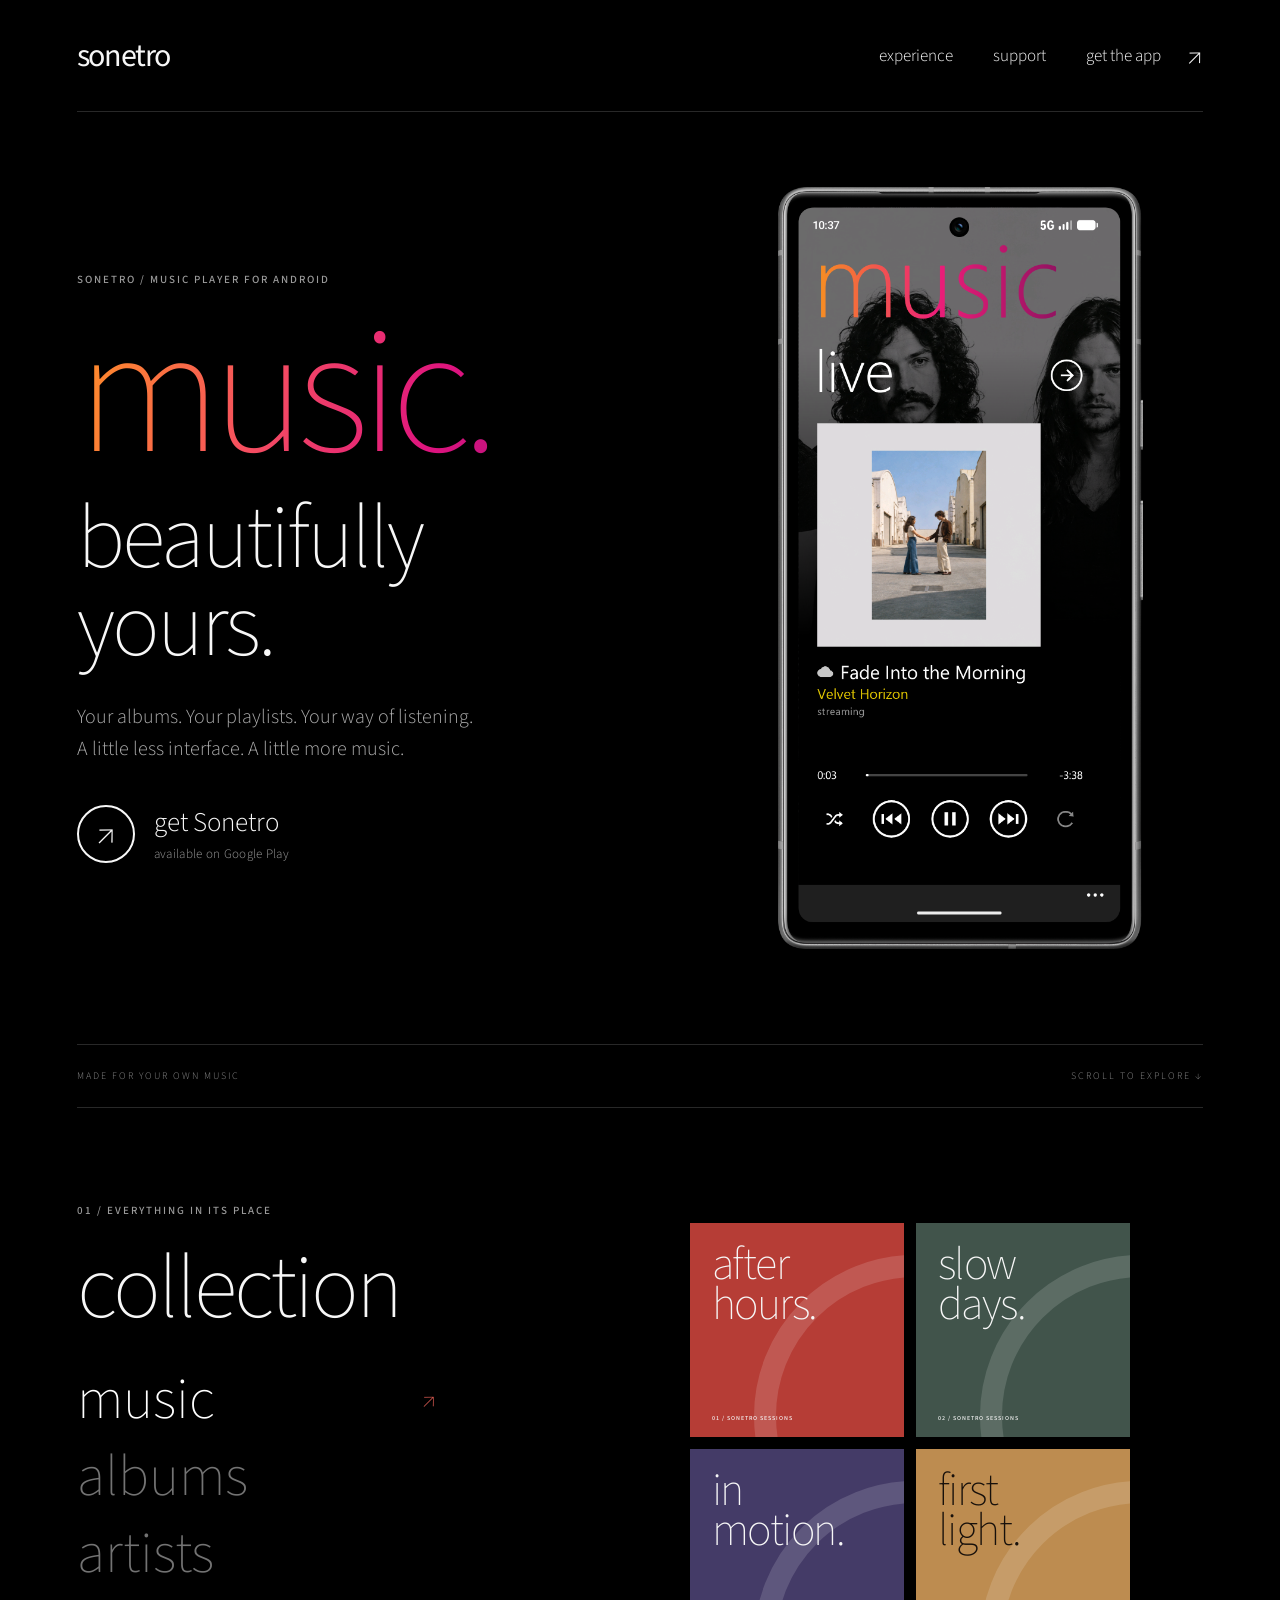
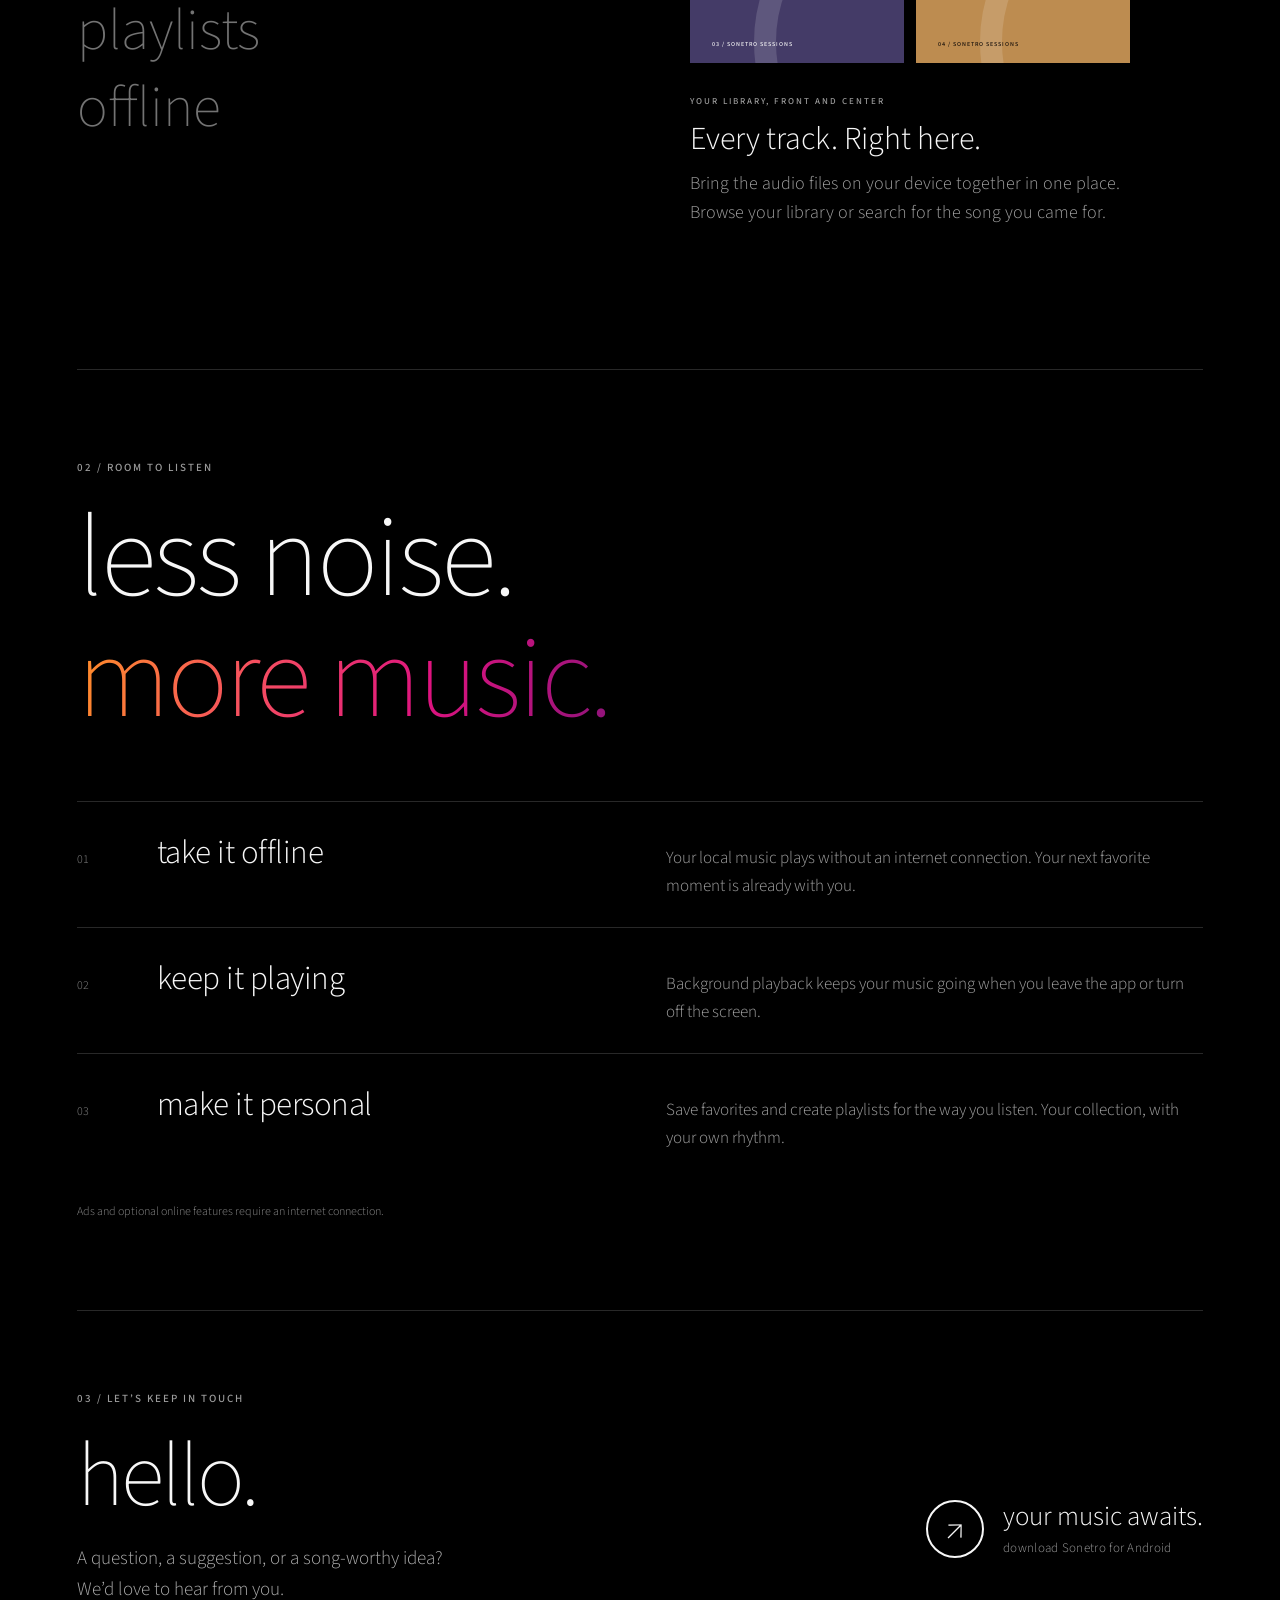
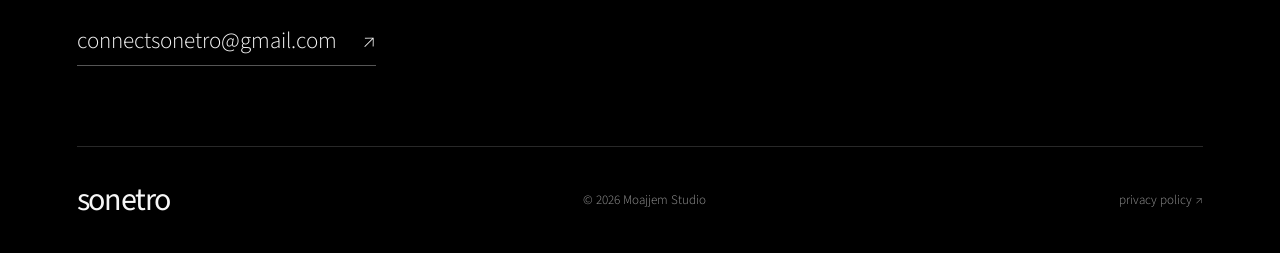
==== commit 9ed653cc: "Use supplied Sonetro screenshot in homepage hero" ====
--- a/index.html
+++ b/index.html
@@ -1,9 +1,9 @@
 <!doctype html>
-<html lang="en"><head><meta charset="utf-8"><meta name="viewport" content="width=device-width,initial-scale=1"><meta name="description" content="Your music, beautifully yours. Sonetro brings a bold, minimal listening experience to your Android music collection."><meta name="theme-color" content="#000000"><title>Sonetro — your music. beautifully yours.</title><link rel="icon" href="assets/logo.svg"><link rel="stylesheet" href="style.css"><script src="site.js" defer></script></head>
+<html lang="en"><head><meta charset="utf-8"><meta name="viewport" content="width=device-width,initial-scale=1"><meta name="description" content="Your music, beautifully yours. Sonetro brings a bold, minimal listening experience to your Android music collection."><meta name="theme-color" content="#000000"><title>Sonetro — your music. beautifully yours.</title><link rel="icon" href="assets/logo.svg"><link rel="stylesheet" href="style.bac876a973.css"><script src="site.f8f70bc768.js" defer></script></head>
 <body><a class="skip" href="#main">Skip to content</a>
 <header class="header"><a class="brand" href="./" aria-label="Sonetro home">sonetro</a><nav aria-label="Main navigation"><a href="#collection">experience</a><a href="#support">support</a><a href="https://play.google.com/store/apps/details?id=com.music.neo" class="nav-download">get the app <span aria-hidden="true">↗</span></a></nav></header>
 <main id="main"><section class="hero shell"><div class="hero-copy"><p class="eyebrow">SONETRO / MUSIC PLAYER FOR ANDROID</p><h1 class="gradient">music.</h1><h2>beautifully<br>yours.</h2><p class="intro">Your albums. Your playlists. Your way of listening.<br>A little less interface. A little more music.</p><a class="download" href="https://play.google.com/store/apps/details?id=com.music.neo"><span class="circle" aria-hidden="true">↗</span><span>get Sonetro<small>available on Google Play</small></span></a></div>
-<div class="preview-wrap"><div class="phone" aria-label="Illustrative preview of Sonetro’s music player"><div class="phone-status"><span>9:41</span><span aria-hidden="true">▥ ▰</span></div><div class="phone-title gradient">music</div><div class="phone-live">live <span class="circle" aria-hidden="true">→</span></div><div class="album-art"><div class="art-orbit"></div><span>SONETRO SESSIONS</span><strong>after<br>hours.</strong><small>VOL. 01 / THE NIGHT COLLECTION</small></div><div class="track-title">A moment of your own</div><div class="track-artist">Sonetro sessions</div><p class="audio-info">YOUR MUSIC · YOUR COLLECTION</p><div class="progress"><span>2:25</span><i></i><span>−1:10</span></div><div class="player-controls" aria-hidden="true"><span>⤨</span><span class="circle">Ⅰ◀</span><span class="circle play">▶</span><span class="circle">▶Ⅰ</span><span>↻</span></div></div><p class="preview-caption">INTERFACE PREVIEW · ILLUSTRATIVE TRACK & ARTWORK</p></div></section>
+<div class="preview-wrap"><img class="app-screenshot" src="assets/sonetro-app-home.png" width="1226" height="2559" fetchpriority="high" alt="Sonetro music player showing album artwork, the live music screen, and playback controls"></div></section>
 <div class="section-line shell"><span>MADE FOR YOUR OWN MUSIC</span><span>SCROLL TO EXPLORE ↓</span></div>
 <section class="collection shell" id="collection"><div><p class="eyebrow">01 / EVERYTHING IN ITS PLACE</p><h2 class="section-title">collection</h2><div class="collection-tabs" role="tablist" aria-label="Explore the collection" aria-orientation="vertical"><button role="tab" id="tab-music" aria-controls="collection-panel" aria-selected="true" data-tab="music">music<span>↗</span></button><button role="tab" id="tab-albums" aria-controls="collection-panel" aria-selected="false" tabindex="-1" data-tab="albums">albums<span>↗</span></button><button role="tab" id="tab-artists" aria-controls="collection-panel" aria-selected="false" tabindex="-1" data-tab="artists">artists<span>↗</span></button><button role="tab" id="tab-playlists" aria-controls="collection-panel" aria-selected="false" tabindex="-1" data-tab="playlists">playlists<span>↗</span></button><button role="tab" id="tab-offline" aria-controls="collection-panel" aria-selected="false" tabindex="-1" data-tab="offline">offline<span>↗</span></button></div></div><div class="collection-detail" role="tabpanel" id="collection-panel" aria-labelledby="tab-music" tabindex="0"><div class="cover-grid" aria-hidden="true"><div class="cover cover-one">after<br>hours.<small>01 / SONETRO SESSIONS</small></div><div class="cover cover-two">slow<br>days.<small>02 / SONETRO SESSIONS</small></div><div class="cover cover-three">in<br>motion.<small>03 / SONETRO SESSIONS</small></div><div class="cover cover-four">first<br>light.<small>04 / SONETRO SESSIONS</small></div></div><p class="eyebrow detail-label">YOUR LIBRARY, FRONT AND CENTER</p><h3 id="detail-title">Every track. Right here.</h3><p id="detail-copy">Bring the audio files on your device together in one place. Browse your library or search for the song you came for.</p></div></section>
 <section class="listening shell"><p class="eyebrow">02 / ROOM TO LISTEN</p><h2 class="section-title">less noise.<br><span class="gradient">more music.</span></h2><div class="feature-list"><article><span>01</span><h3>take it offline</h3><p>Your local music plays without an internet connection. Your next favorite moment is already with you.</p></article><article><span>02</span><h3>keep it playing</h3><p>Background playback keeps your music going when you leave the app or turn off the screen.</p></article><article><span>03</span><h3>make it personal</h3><p>Save favorites and create playlists for the way you listen. Your collection, with your own rhythm.</p></article></div><p class="note">Ads and optional online features require an internet connection.</p></section>
--- a/style.bac876a973.css
+++ b/style.bac876a973.css
@@ -0,0 +1,7 @@
+@font-face{font-family:Sonetro;src:url('assets/sonetro-sans.ttf') format('truetype');font-style:normal;font-weight:200 900;font-display:swap}
+:root{color-scheme:dark;--bg:#000;--text:#f7f7f7;--muted:#9b9b9b;--line:#282828;--accent:#f04a45}*{box-sizing:border-box}html{scroll-behavior:smooth;scroll-padding-top:30px}body{margin:0;background:var(--bg);color:var(--text);font-family:Sonetro,'Segoe UI',sans-serif;font-weight:300}a{color:inherit;text-decoration:none}button{font:inherit}a,button{-webkit-tap-highlight-color:transparent}a:focus-visible,button:focus-visible,[tabindex]:focus-visible{outline:2px solid #f97365;outline-offset:7px}a:hover{color:#ff8374}.shell,.header{width:min(1240px,88%);margin-inline:auto}.header{height:112px;display:flex;align-items:center;justify-content:space-between;border-bottom:1px solid var(--line)}.brand{font-size:32px;letter-spacing:-1.4px;font-weight:400}.brand span{font-size:11px;vertical-align:super;margin-left:5px}nav{display:flex;gap:40px;align-items:center;font-size:17px}.nav-download{display:flex;gap:25px;align-items:center}.nav-download span{font-size:28px}.hero{display:grid;grid-template-columns:1.15fr 1fr;gap:85px;padding-block:75px 95px;align-items:center}.eyebrow{font-size:11px;font-weight:500;letter-spacing:2px;color:var(--muted);margin:0 0 24px}.gradient{background:linear-gradient(105deg,#ff9224 0%,#f64f60 34%,#de137f 65%,#8c137a 100%);background-clip:text;-webkit-background-clip:text;color:transparent}h1,h2,h3,p{margin-top:0}h1{font-size:clamp(120px,14vw,200px);line-height:.94;font-weight:200;letter-spacing:-9px;margin:0 0 16px}h2{font-size:clamp(60px,7vw,96px);line-height:.98;font-weight:200;letter-spacing:-3px;margin-bottom:30px}.intro{font-size:20px;line-height:1.6;color:#aaa;margin:30px 0 40px}.download{display:inline-flex;align-items:center;gap:19px;font-size:27px;line-height:1.1}.download small{display:block;font-size:13px;letter-spacing:.3px;color:var(--muted);margin-top:9px}.circle{display:inline-flex;align-items:center;justify-content:center;border:2px solid currentColor;border-radius:50%;width:58px;height:58px;font-weight:300;font-size:35px;flex-shrink:0}.download:hover .circle{background:#fff;color:#000}.preview-wrap{max-width:365px;justify-self:center;width:100%;position:relative}.preview-wrap:before{content:'';position:absolute;inset:10% 0;background:radial-gradient(ellipse,#97184620,transparent 65%);z-index:-1}.phone{border:1px solid #3b3b3b;border-radius:29px;padding:20px 23px 28px;background:linear-gradient(155deg,#241412 0%,#090609 34%,#000 70%);box-shadow:0 30px 95px #c7214112;overflow:hidden}.phone-status{display:flex;justify-content:space-between;font-size:11px;padding-inline:4px;color:#ccc}.phone-title{font-size:79px;font-weight:200;letter-spacing:-4px;line-height:1.15;margin-top:9px}.phone-live{font-size:45px;line-height:1;display:flex;align-items:center;justify-content:space-between;margin:20px 0}.phone-live .circle{width:32px;height:32px;font-size:24px}.album-art{position:relative;aspect-ratio:1;overflow:hidden;background:#c84832;padding:18px;isolation:isolate}.album-art:after{content:'';position:absolute;inset:0;background:linear-gradient(140deg,transparent,#23132c9f);z-index:-1}.art-orbit{position:absolute;width:120%;height:120%;border:42px solid #f78c5088;border-radius:50%;left:23%;top:3%;z-index:-1}.album-art>span,.album-art>small{font-size:7px;letter-spacing:2px;font-weight:500}.album-art strong{display:block;font-size:62px;font-weight:200;line-height:.92;margin-top:33px;letter-spacing:-3px}.album-art small{position:absolute;bottom:18px;left:18px}.track-title{font-size:23px;line-height:1.2;margin-top:16px}.track-artist{font-size:20px;color:var(--accent);margin-top:4px}.audio-info{font-size:9px;letter-spacing:1px;color:#888;margin:10px 0 24px}.progress{display:flex;gap:13px;align-items:center;font-size:10px}.progress i{height:3px;flex:1;background:linear-gradient(to right,#eee 64%,#333 64%);border-radius:3px}.player-controls{display:flex;align-items:center;justify-content:space-between;margin-top:23px;font-size:21px}.player-controls .circle{height:37px;width:37px;font-size:14px}.player-controls .play{width:46px;height:46px;font-size:20px;padding-left:3px}.preview-caption{font-size:8px;letter-spacing:1.5px;color:#777;text-align:center;margin:17px -20px 0}.section-line{border-block:1px solid var(--line);padding-block:24px;display:flex;justify-content:space-between;font-size:10px;letter-spacing:2px;color:#888}.collection{padding-block:95px;display:grid;grid-template-columns:1fr 1fr;gap:100px}.section-title{font-size:clamp(58px,7vw,96px);font-weight:200;letter-spacing:-3px;line-height:1.05}.collection-tabs{display:flex;flex-direction:column;align-items:stretch;max-width:360px}.collection-tabs button{background:transparent;border:0;color:#737373;cursor:pointer;text-align:left;font-size:clamp(39px,4.5vw,60px);font-weight:200;padding:0 0 8px;display:flex;justify-content:space-between;align-items:center;line-height:1.2}.collection-tabs button span{font-size:25px;opacity:0}.collection-tabs button[aria-selected=true]{color:#fff}.collection-tabs button[aria-selected=true] span{opacity:1;color:#f06359}.collection-tabs button:hover{color:#ddd}.collection-detail{padding-top:20px;align-self:center}.cover-grid{display:grid;grid-template-columns:1fr 1fr;gap:12px;max-width:440px;margin-bottom:32px}.cover{aspect-ratio:1;padding:22px;position:relative;font-size:46px;line-height:.88;font-weight:200;letter-spacing:-1.5px;overflow:hidden;isolation:isolate}.cover:before{content:'';position:absolute;width:130%;height:130%;border:22px solid #ffffff24;border-radius:50%;left:30%;top:15%;z-index:-1}.cover small{font-size:6px;letter-spacing:1px;position:absolute;bottom:16px;left:22px;font-weight:500}.cover-one{background:#b63d36}.cover-two{background:#41544b}.cover-three{background:#443b67}.cover-four{background:#bd8c50;color:#17100b}.collection-detail .eyebrow{font-size:9px;margin-bottom:12px}.collection-detail h3{font-size:32px;font-weight:300;line-height:1.2;margin-bottom:12px}.collection-detail p:last-child{font-size:18px;line-height:1.6;color:#a0a0a0;max-width:440px;min-height:86px}.listening{padding-block:90px;border-top:1px solid var(--line)}.listening .section-title{font-size:clamp(70px,9vw,126px);margin-bottom:60px}.feature-list article{display:grid;grid-template-columns:60px 1fr 1.1fr;gap:20px;padding:27px 0;border-top:1px solid var(--line);align-items:baseline}.feature-list article>span{font-size:12px;color:#888}.feature-list h3{font-size:33px;font-weight:300;margin:0;letter-spacing:-.5px}.feature-list p{font-size:17px;line-height:1.65;color:#a0a0a0;margin:0}.note{font-size:12px;color:#888;margin:24px 0 0}.support{border-top:1px solid var(--line);padding-block:80px;display:flex;justify-content:space-between;gap:50px;align-items:center}.support p:not(.eyebrow){color:#aaa;font-size:19px;line-height:1.6}.support .section-title{margin-bottom:20px}.contact{font-size:23px;border-bottom:1px solid #555;padding-bottom:8px;display:inline-block}.contact span{margin-left:20px}footer{display:flex;align-items:center;justify-content:space-between;gap:25px;padding-block:30px;border-top:1px solid var(--line)}footer>span,footer>a:last-child{font-size:13px;color:#999}.skip{position:absolute;top:-100px;padding:12px;background:white;color:black;z-index:10}.skip:focus{top:10px}.policy{max-width:800px;padding-block:70px 100px}.policy h1{font-size:clamp(65px,9vw,110px);letter-spacing:-4px;line-height:1.05;margin-bottom:35px}.policy h2{font-size:32px;font-weight:300;letter-spacing:-.5px;margin:44px 0 16px}.policy p{font-size:18px;line-height:1.75;color:#bbb}.policy .identity{border-block:1px solid var(--line);padding-block:24px;font-size:15px}.policy strong{font-weight:500;color:#eee}.policy a{color:#ff8e84;text-decoration:underline;text-underline-offset:4px}.policy code{font-size:14px;overflow-wrap:anywhere}
+@media(min-width:1400px){.hero{gap:130px}}@media(max-width:800px){.header{height:90px}nav{gap:22px;font-size:15px}.hero{gap:35px;padding-top:55px}.hero h1{font-size:125px;letter-spacing:-6px}.hero h2{font-size:66px}.intro{font-size:18px}.phone{padding:17px}.phone-title{font-size:67px}.album-art strong{font-size:48px}.collection{gap:45px}.cover{font-size:37px;padding:16px}.cover small{left:16px;font-size:5px}.support{display:block}.support>.download{margin-top:45px}.feature-list article{grid-template-columns:35px 1fr 1.2fr}.feature-list h3{font-size:28px}}
+@media(max-width:580px){.shell,.header{width:88%}.header{height:82px}.brand{font-size:28px}nav{gap:20px}nav>a:first-child,nav>a:nth-child(2){display:none}.hero{grid-template-columns:1fr;padding-block:48px 55px;gap:50px}.hero h1{font-size:140px}.hero h2{font-size:76px}.intro{font-size:18px}.eyebrow{font-size:9px;letter-spacing:1.7px}.preview-wrap{max-width:330px}.phone{padding:20px 24px 26px}.phone-title{font-size:79px}.album-art strong{font-size:58px}.section-line{font-size:8px;letter-spacing:1px;gap:20px}.collection{display:block;padding-block:60px}.collection-tabs{max-width:none;flex-direction:row;flex-wrap:wrap;gap:10px 21px;margin-bottom:30px}.collection-tabs button{font-size:27px}.collection-tabs button span{display:none}.collection-tabs button[aria-selected=true]{border-bottom:1px solid #f06359}.cover{font-size:45px}.cover small{font-size:5px}.collection-detail{padding-top:0}.collection-detail p:last-child{min-height:100px}.section-title{font-size:67px}.listening{padding-block:60px}.listening .section-title{font-size:72px;letter-spacing:-3px}.feature-list article{grid-template-columns:25px 1fr;gap:10px}.feature-list p{grid-column:2}.support{padding-block:60px}.contact{font-size:20px}.contact span{margin-left:8px}.download{font-size:25px}footer{flex-wrap:wrap}footer .brand{width:100%}.policy{padding-top:50px}.policy h1{font-size:68px}.policy p{font-size:17px}}
+@media(prefers-reduced-motion:reduce){html{scroll-behavior:auto}}
+
+.app-screenshot{display:block;width:100%;height:auto;object-fit:contain}
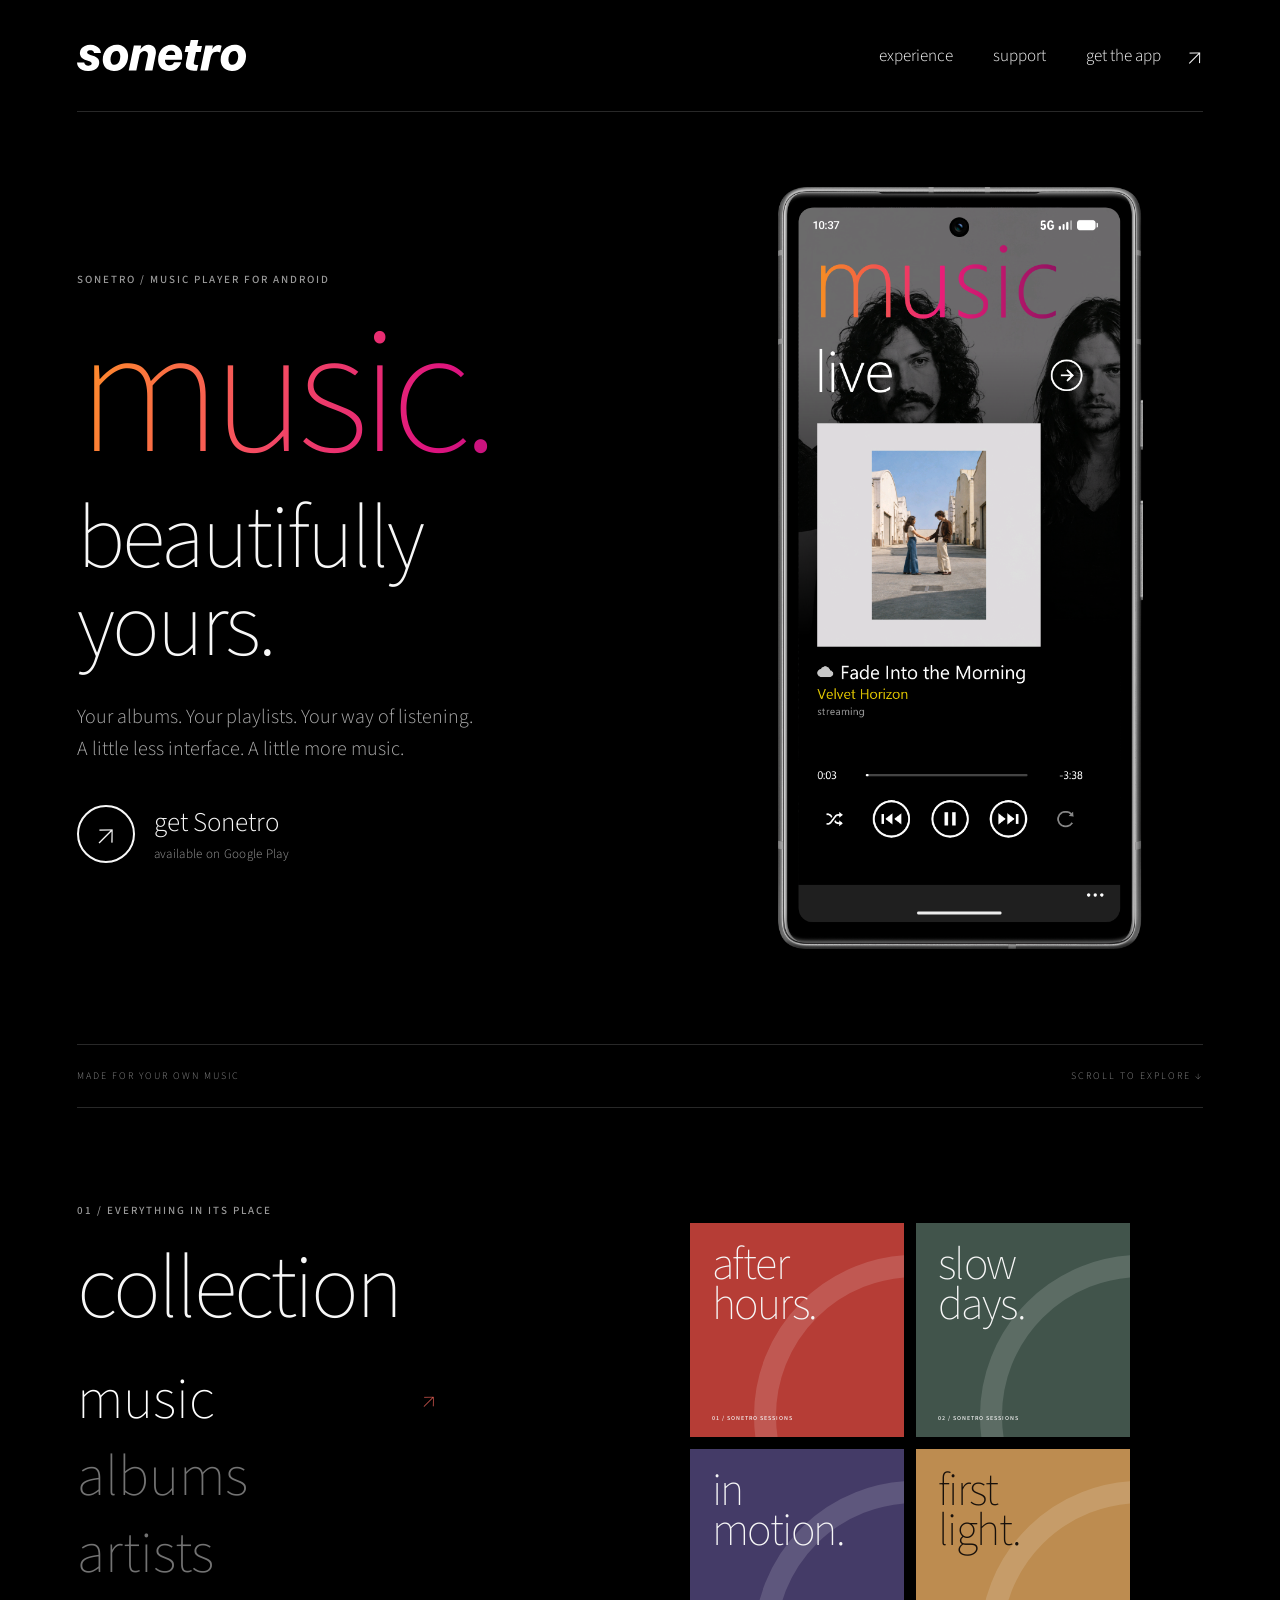
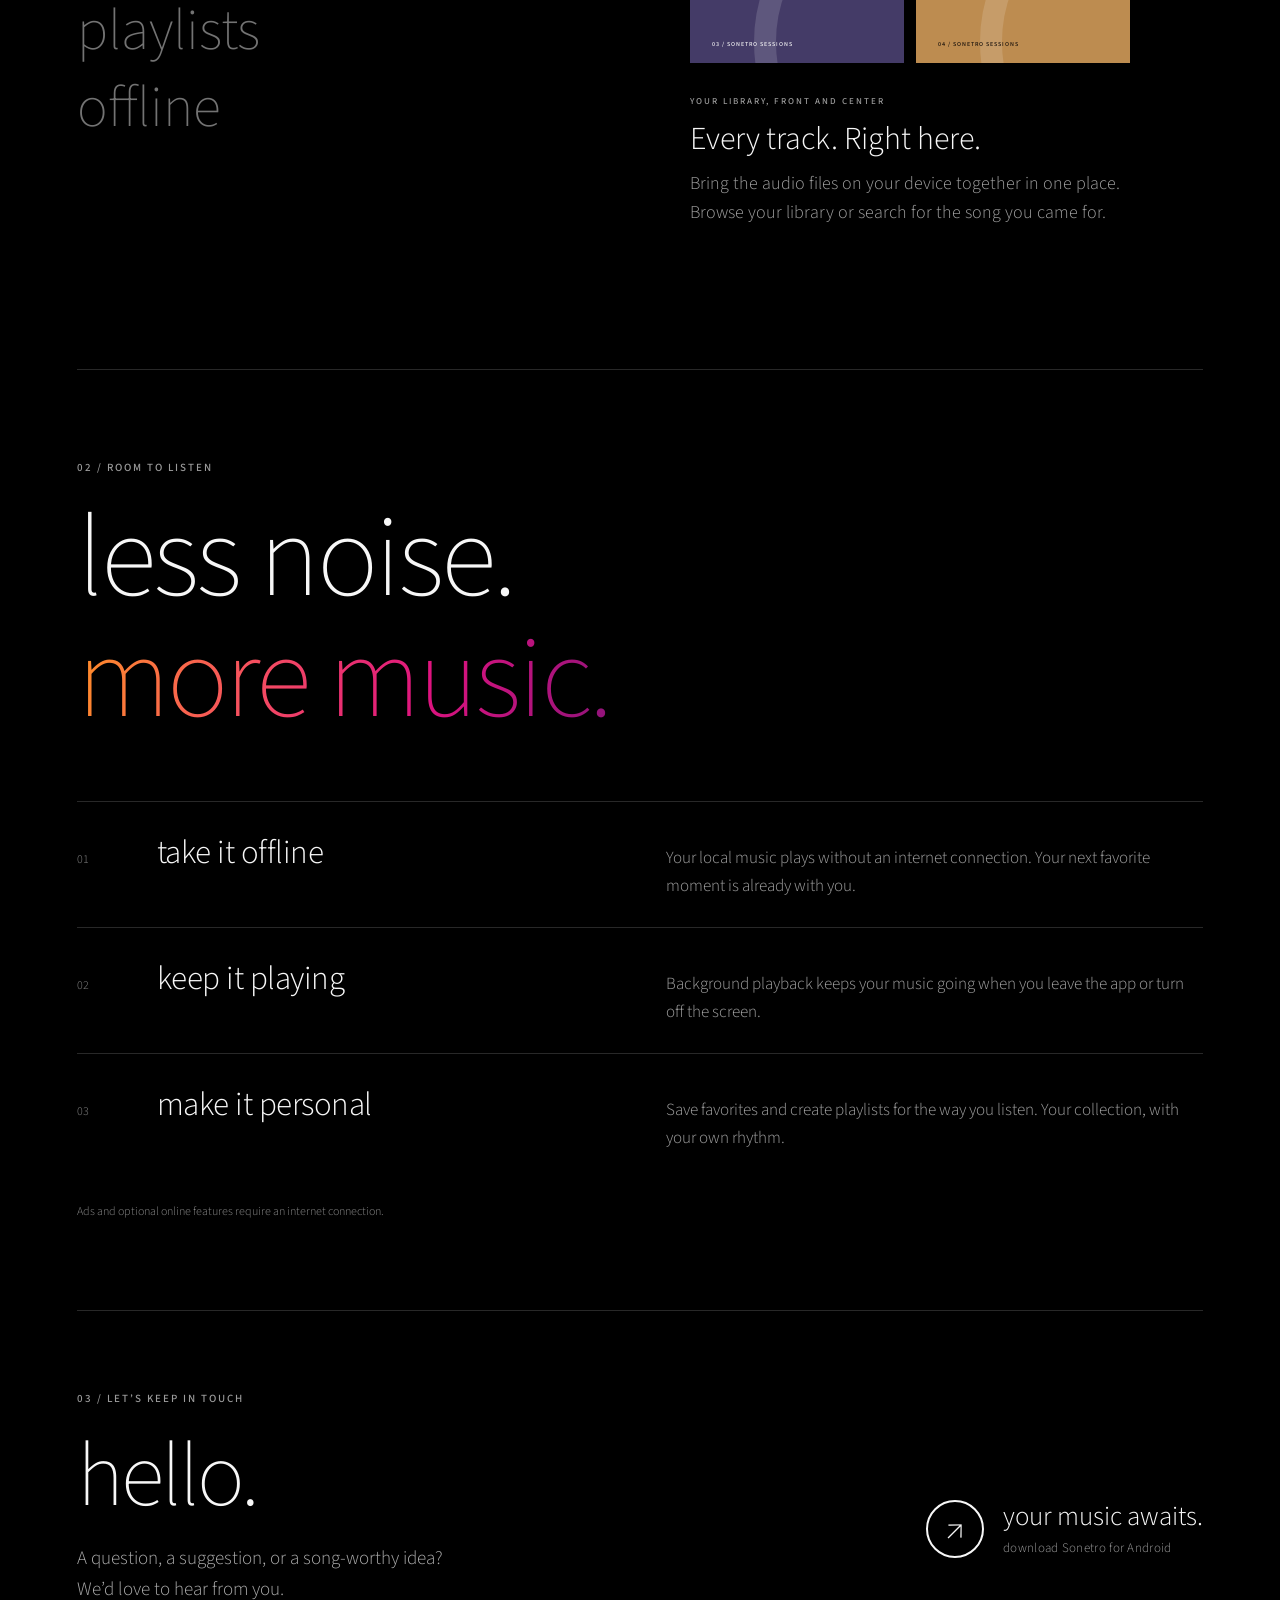
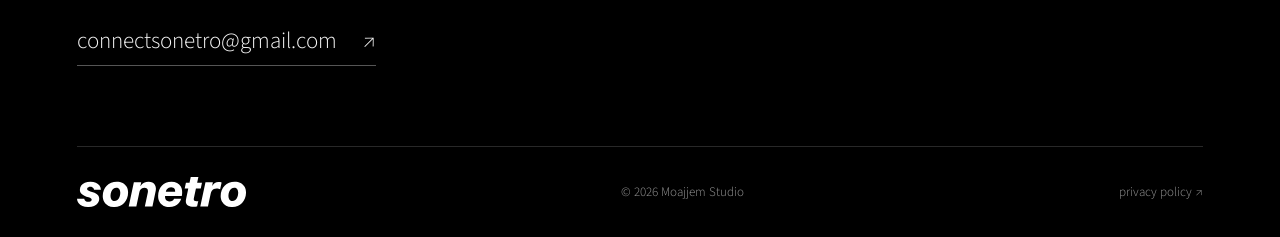
==== commit af93cd4d: "Replace text branding with supplied Sonetro wordmark" ====
--- a/index.html
+++ b/index.html
@@ -1,11 +1,11 @@
 <!doctype html>
-<html lang="en"><head><meta charset="utf-8"><meta name="viewport" content="width=device-width,initial-scale=1"><meta name="description" content="Your music, beautifully yours. Sonetro brings a bold, minimal listening experience to your Android music collection."><meta name="theme-color" content="#000000"><title>Sonetro — your music. beautifully yours.</title><link rel="icon" href="assets/logo.svg"><link rel="stylesheet" href="style.bac876a973.css"><script src="site.f8f70bc768.js" defer></script></head>
+<html lang="en"><head><meta charset="utf-8"><meta name="viewport" content="width=device-width,initial-scale=1"><meta name="description" content="Your music, beautifully yours. Sonetro brings a bold, minimal listening experience to your Android music collection."><meta name="theme-color" content="#000000"><title>Sonetro — your music. beautifully yours.</title><link rel="icon" href="assets/logo.svg"><link rel="stylesheet" href="style.e0eb05fd23.css"><script src="site.f8f70bc768.js" defer></script></head>
 <body><a class="skip" href="#main">Skip to content</a>
-<header class="header"><a class="brand" href="./" aria-label="Sonetro home">sonetro</a><nav aria-label="Main navigation"><a href="#collection">experience</a><a href="#support">support</a><a href="https://play.google.com/store/apps/details?id=com.music.neo" class="nav-download">get the app <span aria-hidden="true">↗</span></a></nav></header>
+<header class="header"><a class="brand" href="./" aria-label="Sonetro home"><img src="assets/sonetro-wordmark.svg" alt="Sonetro" width="169" height="30"></a><nav aria-label="Main navigation"><a href="#collection">experience</a><a href="#support">support</a><a href="https://play.google.com/store/apps/details?id=com.music.neo" class="nav-download">get the app <span aria-hidden="true">↗</span></a></nav></header>
 <main id="main"><section class="hero shell"><div class="hero-copy"><p class="eyebrow">SONETRO / MUSIC PLAYER FOR ANDROID</p><h1 class="gradient">music.</h1><h2>beautifully<br>yours.</h2><p class="intro">Your albums. Your playlists. Your way of listening.<br>A little less interface. A little more music.</p><a class="download" href="https://play.google.com/store/apps/details?id=com.music.neo"><span class="circle" aria-hidden="true">↗</span><span>get Sonetro<small>available on Google Play</small></span></a></div>
 <div class="preview-wrap"><img class="app-screenshot" src="assets/sonetro-app-home.png" width="1226" height="2559" fetchpriority="high" alt="Sonetro music player showing album artwork, the live music screen, and playback controls"></div></section>
 <div class="section-line shell"><span>MADE FOR YOUR OWN MUSIC</span><span>SCROLL TO EXPLORE ↓</span></div>
 <section class="collection shell" id="collection"><div><p class="eyebrow">01 / EVERYTHING IN ITS PLACE</p><h2 class="section-title">collection</h2><div class="collection-tabs" role="tablist" aria-label="Explore the collection" aria-orientation="vertical"><button role="tab" id="tab-music" aria-controls="collection-panel" aria-selected="true" data-tab="music">music<span>↗</span></button><button role="tab" id="tab-albums" aria-controls="collection-panel" aria-selected="false" tabindex="-1" data-tab="albums">albums<span>↗</span></button><button role="tab" id="tab-artists" aria-controls="collection-panel" aria-selected="false" tabindex="-1" data-tab="artists">artists<span>↗</span></button><button role="tab" id="tab-playlists" aria-controls="collection-panel" aria-selected="false" tabindex="-1" data-tab="playlists">playlists<span>↗</span></button><button role="tab" id="tab-offline" aria-controls="collection-panel" aria-selected="false" tabindex="-1" data-tab="offline">offline<span>↗</span></button></div></div><div class="collection-detail" role="tabpanel" id="collection-panel" aria-labelledby="tab-music" tabindex="0"><div class="cover-grid" aria-hidden="true"><div class="cover cover-one">after<br>hours.<small>01 / SONETRO SESSIONS</small></div><div class="cover cover-two">slow<br>days.<small>02 / SONETRO SESSIONS</small></div><div class="cover cover-three">in<br>motion.<small>03 / SONETRO SESSIONS</small></div><div class="cover cover-four">first<br>light.<small>04 / SONETRO SESSIONS</small></div></div><p class="eyebrow detail-label">YOUR LIBRARY, FRONT AND CENTER</p><h3 id="detail-title">Every track. Right here.</h3><p id="detail-copy">Bring the audio files on your device together in one place. Browse your library or search for the song you came for.</p></div></section>
 <section class="listening shell"><p class="eyebrow">02 / ROOM TO LISTEN</p><h2 class="section-title">less noise.<br><span class="gradient">more music.</span></h2><div class="feature-list"><article><span>01</span><h3>take it offline</h3><p>Your local music plays without an internet connection. Your next favorite moment is already with you.</p></article><article><span>02</span><h3>keep it playing</h3><p>Background playback keeps your music going when you leave the app or turn off the screen.</p></article><article><span>03</span><h3>make it personal</h3><p>Save favorites and create playlists for the way you listen. Your collection, with your own rhythm.</p></article></div><p class="note">Ads and optional online features require an internet connection.</p></section>
 <section class="support shell" id="support"><div><p class="eyebrow">03 / LET’S KEEP IN TOUCH</p><h2 class="section-title">hello.</h2><p>A question, a suggestion, or a song-worthy idea?<br>We’d love to hear from you.</p><a class="contact" href="mailto:connectsonetro@gmail.com">connectsonetro@gmail.com <span aria-hidden="true">↗</span></a></div><a class="download" href="https://play.google.com/store/apps/details?id=com.music.neo"><span class="circle" aria-hidden="true">↗</span><span>your music awaits.<small>download Sonetro for Android</small></span></a></section></main>
-<footer class="shell"><a class="brand" href="./">sonetro</a><span>© 2026 Moajjem Studio</span><a href="privacy.html">privacy policy ↗</a></footer></body></html>
+<footer class="shell"><a class="brand" href="./"><img src="assets/sonetro-wordmark.svg" alt="Sonetro" width="169" height="30"></a><span>© 2026 Moajjem Studio</span><a href="privacy.html">privacy policy ↗</a></footer></body></html>
--- a/style.e0eb05fd23.css
+++ b/style.e0eb05fd23.css
@@ -0,0 +1,9 @@
+@font-face{font-family:Sonetro;src:url('assets/sonetro-sans.ttf') format('truetype');font-style:normal;font-weight:200 900;font-display:swap}
+:root{color-scheme:dark;--bg:#000;--text:#f7f7f7;--muted:#9b9b9b;--line:#282828;--accent:#f04a45}*{box-sizing:border-box}html{scroll-behavior:smooth;scroll-padding-top:30px}body{margin:0;background:var(--bg);color:var(--text);font-family:Sonetro,'Segoe UI',sans-serif;font-weight:300}a{color:inherit;text-decoration:none}button{font:inherit}a,button{-webkit-tap-highlight-color:transparent}a:focus-visible,button:focus-visible,[tabindex]:focus-visible{outline:2px solid #f97365;outline-offset:7px}a:hover{color:#ff8374}.shell,.header{width:min(1240px,88%);margin-inline:auto}.header{height:112px;display:flex;align-items:center;justify-content:space-between;border-bottom:1px solid var(--line)}.brand{font-size:32px;letter-spacing:-1.4px;font-weight:400}.brand span{font-size:11px;vertical-align:super;margin-left:5px}nav{display:flex;gap:40px;align-items:center;font-size:17px}.nav-download{display:flex;gap:25px;align-items:center}.nav-download span{font-size:28px}.hero{display:grid;grid-template-columns:1.15fr 1fr;gap:85px;padding-block:75px 95px;align-items:center}.eyebrow{font-size:11px;font-weight:500;letter-spacing:2px;color:var(--muted);margin:0 0 24px}.gradient{background:linear-gradient(105deg,#ff9224 0%,#f64f60 34%,#de137f 65%,#8c137a 100%);background-clip:text;-webkit-background-clip:text;color:transparent}h1,h2,h3,p{margin-top:0}h1{font-size:clamp(120px,14vw,200px);line-height:.94;font-weight:200;letter-spacing:-9px;margin:0 0 16px}h2{font-size:clamp(60px,7vw,96px);line-height:.98;font-weight:200;letter-spacing:-3px;margin-bottom:30px}.intro{font-size:20px;line-height:1.6;color:#aaa;margin:30px 0 40px}.download{display:inline-flex;align-items:center;gap:19px;font-size:27px;line-height:1.1}.download small{display:block;font-size:13px;letter-spacing:.3px;color:var(--muted);margin-top:9px}.circle{display:inline-flex;align-items:center;justify-content:center;border:2px solid currentColor;border-radius:50%;width:58px;height:58px;font-weight:300;font-size:35px;flex-shrink:0}.download:hover .circle{background:#fff;color:#000}.preview-wrap{max-width:365px;justify-self:center;width:100%;position:relative}.preview-wrap:before{content:'';position:absolute;inset:10% 0;background:radial-gradient(ellipse,#97184620,transparent 65%);z-index:-1}.phone{border:1px solid #3b3b3b;border-radius:29px;padding:20px 23px 28px;background:linear-gradient(155deg,#241412 0%,#090609 34%,#000 70%);box-shadow:0 30px 95px #c7214112;overflow:hidden}.phone-status{display:flex;justify-content:space-between;font-size:11px;padding-inline:4px;color:#ccc}.phone-title{font-size:79px;font-weight:200;letter-spacing:-4px;line-height:1.15;margin-top:9px}.phone-live{font-size:45px;line-height:1;display:flex;align-items:center;justify-content:space-between;margin:20px 0}.phone-live .circle{width:32px;height:32px;font-size:24px}.album-art{position:relative;aspect-ratio:1;overflow:hidden;background:#c84832;padding:18px;isolation:isolate}.album-art:after{content:'';position:absolute;inset:0;background:linear-gradient(140deg,transparent,#23132c9f);z-index:-1}.art-orbit{position:absolute;width:120%;height:120%;border:42px solid #f78c5088;border-radius:50%;left:23%;top:3%;z-index:-1}.album-art>span,.album-art>small{font-size:7px;letter-spacing:2px;font-weight:500}.album-art strong{display:block;font-size:62px;font-weight:200;line-height:.92;margin-top:33px;letter-spacing:-3px}.album-art small{position:absolute;bottom:18px;left:18px}.track-title{font-size:23px;line-height:1.2;margin-top:16px}.track-artist{font-size:20px;color:var(--accent);margin-top:4px}.audio-info{font-size:9px;letter-spacing:1px;color:#888;margin:10px 0 24px}.progress{display:flex;gap:13px;align-items:center;font-size:10px}.progress i{height:3px;flex:1;background:linear-gradient(to right,#eee 64%,#333 64%);border-radius:3px}.player-controls{display:flex;align-items:center;justify-content:space-between;margin-top:23px;font-size:21px}.player-controls .circle{height:37px;width:37px;font-size:14px}.player-controls .play{width:46px;height:46px;font-size:20px;padding-left:3px}.preview-caption{font-size:8px;letter-spacing:1.5px;color:#777;text-align:center;margin:17px -20px 0}.section-line{border-block:1px solid var(--line);padding-block:24px;display:flex;justify-content:space-between;font-size:10px;letter-spacing:2px;color:#888}.collection{padding-block:95px;display:grid;grid-template-columns:1fr 1fr;gap:100px}.section-title{font-size:clamp(58px,7vw,96px);font-weight:200;letter-spacing:-3px;line-height:1.05}.collection-tabs{display:flex;flex-direction:column;align-items:stretch;max-width:360px}.collection-tabs button{background:transparent;border:0;color:#737373;cursor:pointer;text-align:left;font-size:clamp(39px,4.5vw,60px);font-weight:200;padding:0 0 8px;display:flex;justify-content:space-between;align-items:center;line-height:1.2}.collection-tabs button span{font-size:25px;opacity:0}.collection-tabs button[aria-selected=true]{color:#fff}.collection-tabs button[aria-selected=true] span{opacity:1;color:#f06359}.collection-tabs button:hover{color:#ddd}.collection-detail{padding-top:20px;align-self:center}.cover-grid{display:grid;grid-template-columns:1fr 1fr;gap:12px;max-width:440px;margin-bottom:32px}.cover{aspect-ratio:1;padding:22px;position:relative;font-size:46px;line-height:.88;font-weight:200;letter-spacing:-1.5px;overflow:hidden;isolation:isolate}.cover:before{content:'';position:absolute;width:130%;height:130%;border:22px solid #ffffff24;border-radius:50%;left:30%;top:15%;z-index:-1}.cover small{font-size:6px;letter-spacing:1px;position:absolute;bottom:16px;left:22px;font-weight:500}.cover-one{background:#b63d36}.cover-two{background:#41544b}.cover-three{background:#443b67}.cover-four{background:#bd8c50;color:#17100b}.collection-detail .eyebrow{font-size:9px;margin-bottom:12px}.collection-detail h3{font-size:32px;font-weight:300;line-height:1.2;margin-bottom:12px}.collection-detail p:last-child{font-size:18px;line-height:1.6;color:#a0a0a0;max-width:440px;min-height:86px}.listening{padding-block:90px;border-top:1px solid var(--line)}.listening .section-title{font-size:clamp(70px,9vw,126px);margin-bottom:60px}.feature-list article{display:grid;grid-template-columns:60px 1fr 1.1fr;gap:20px;padding:27px 0;border-top:1px solid var(--line);align-items:baseline}.feature-list article>span{font-size:12px;color:#888}.feature-list h3{font-size:33px;font-weight:300;margin:0;letter-spacing:-.5px}.feature-list p{font-size:17px;line-height:1.65;color:#a0a0a0;margin:0}.note{font-size:12px;color:#888;margin:24px 0 0}.support{border-top:1px solid var(--line);padding-block:80px;display:flex;justify-content:space-between;gap:50px;align-items:center}.support p:not(.eyebrow){color:#aaa;font-size:19px;line-height:1.6}.support .section-title{margin-bottom:20px}.contact{font-size:23px;border-bottom:1px solid #555;padding-bottom:8px;display:inline-block}.contact span{margin-left:20px}footer{display:flex;align-items:center;justify-content:space-between;gap:25px;padding-block:30px;border-top:1px solid var(--line)}footer>span,footer>a:last-child{font-size:13px;color:#999}.skip{position:absolute;top:-100px;padding:12px;background:white;color:black;z-index:10}.skip:focus{top:10px}.policy{max-width:800px;padding-block:70px 100px}.policy h1{font-size:clamp(65px,9vw,110px);letter-spacing:-4px;line-height:1.05;margin-bottom:35px}.policy h2{font-size:32px;font-weight:300;letter-spacing:-.5px;margin:44px 0 16px}.policy p{font-size:18px;line-height:1.75;color:#bbb}.policy .identity{border-block:1px solid var(--line);padding-block:24px;font-size:15px}.policy strong{font-weight:500;color:#eee}.policy a{color:#ff8e84;text-decoration:underline;text-underline-offset:4px}.policy code{font-size:14px;overflow-wrap:anywhere}
+@media(min-width:1400px){.hero{gap:130px}}@media(max-width:800px){.header{height:90px}nav{gap:22px;font-size:15px}.hero{gap:35px;padding-top:55px}.hero h1{font-size:125px;letter-spacing:-6px}.hero h2{font-size:66px}.intro{font-size:18px}.phone{padding:17px}.phone-title{font-size:67px}.album-art strong{font-size:48px}.collection{gap:45px}.cover{font-size:37px;padding:16px}.cover small{left:16px;font-size:5px}.support{display:block}.support>.download{margin-top:45px}.feature-list article{grid-template-columns:35px 1fr 1.2fr}.feature-list h3{font-size:28px}}
+@media(max-width:580px){.shell,.header{width:88%}.header{height:82px}.brand{font-size:28px}nav{gap:20px}nav>a:first-child,nav>a:nth-child(2){display:none}.hero{grid-template-columns:1fr;padding-block:48px 55px;gap:50px}.hero h1{font-size:140px}.hero h2{font-size:76px}.intro{font-size:18px}.eyebrow{font-size:9px;letter-spacing:1.7px}.preview-wrap{max-width:330px}.phone{padding:20px 24px 26px}.phone-title{font-size:79px}.album-art strong{font-size:58px}.section-line{font-size:8px;letter-spacing:1px;gap:20px}.collection{display:block;padding-block:60px}.collection-tabs{max-width:none;flex-direction:row;flex-wrap:wrap;gap:10px 21px;margin-bottom:30px}.collection-tabs button{font-size:27px}.collection-tabs button span{display:none}.collection-tabs button[aria-selected=true]{border-bottom:1px solid #f06359}.cover{font-size:45px}.cover small{font-size:5px}.collection-detail{padding-top:0}.collection-detail p:last-child{min-height:100px}.section-title{font-size:67px}.listening{padding-block:60px}.listening .section-title{font-size:72px;letter-spacing:-3px}.feature-list article{grid-template-columns:25px 1fr;gap:10px}.feature-list p{grid-column:2}.support{padding-block:60px}.contact{font-size:20px}.contact span{margin-left:8px}.download{font-size:25px}footer{flex-wrap:wrap}footer .brand{width:100%}.policy{padding-top:50px}.policy h1{font-size:68px}.policy p{font-size:17px}}
+@media(prefers-reduced-motion:reduce){html{scroll-behavior:auto}}
+
+.app-screenshot{display:block;width:100%;height:auto;object-fit:contain}
+
+.brand{display:inline-flex;align-items:center}.brand img{display:block;width:169px;height:auto;max-width:100%}@media(max-width:580px){.brand img{width:140px}}
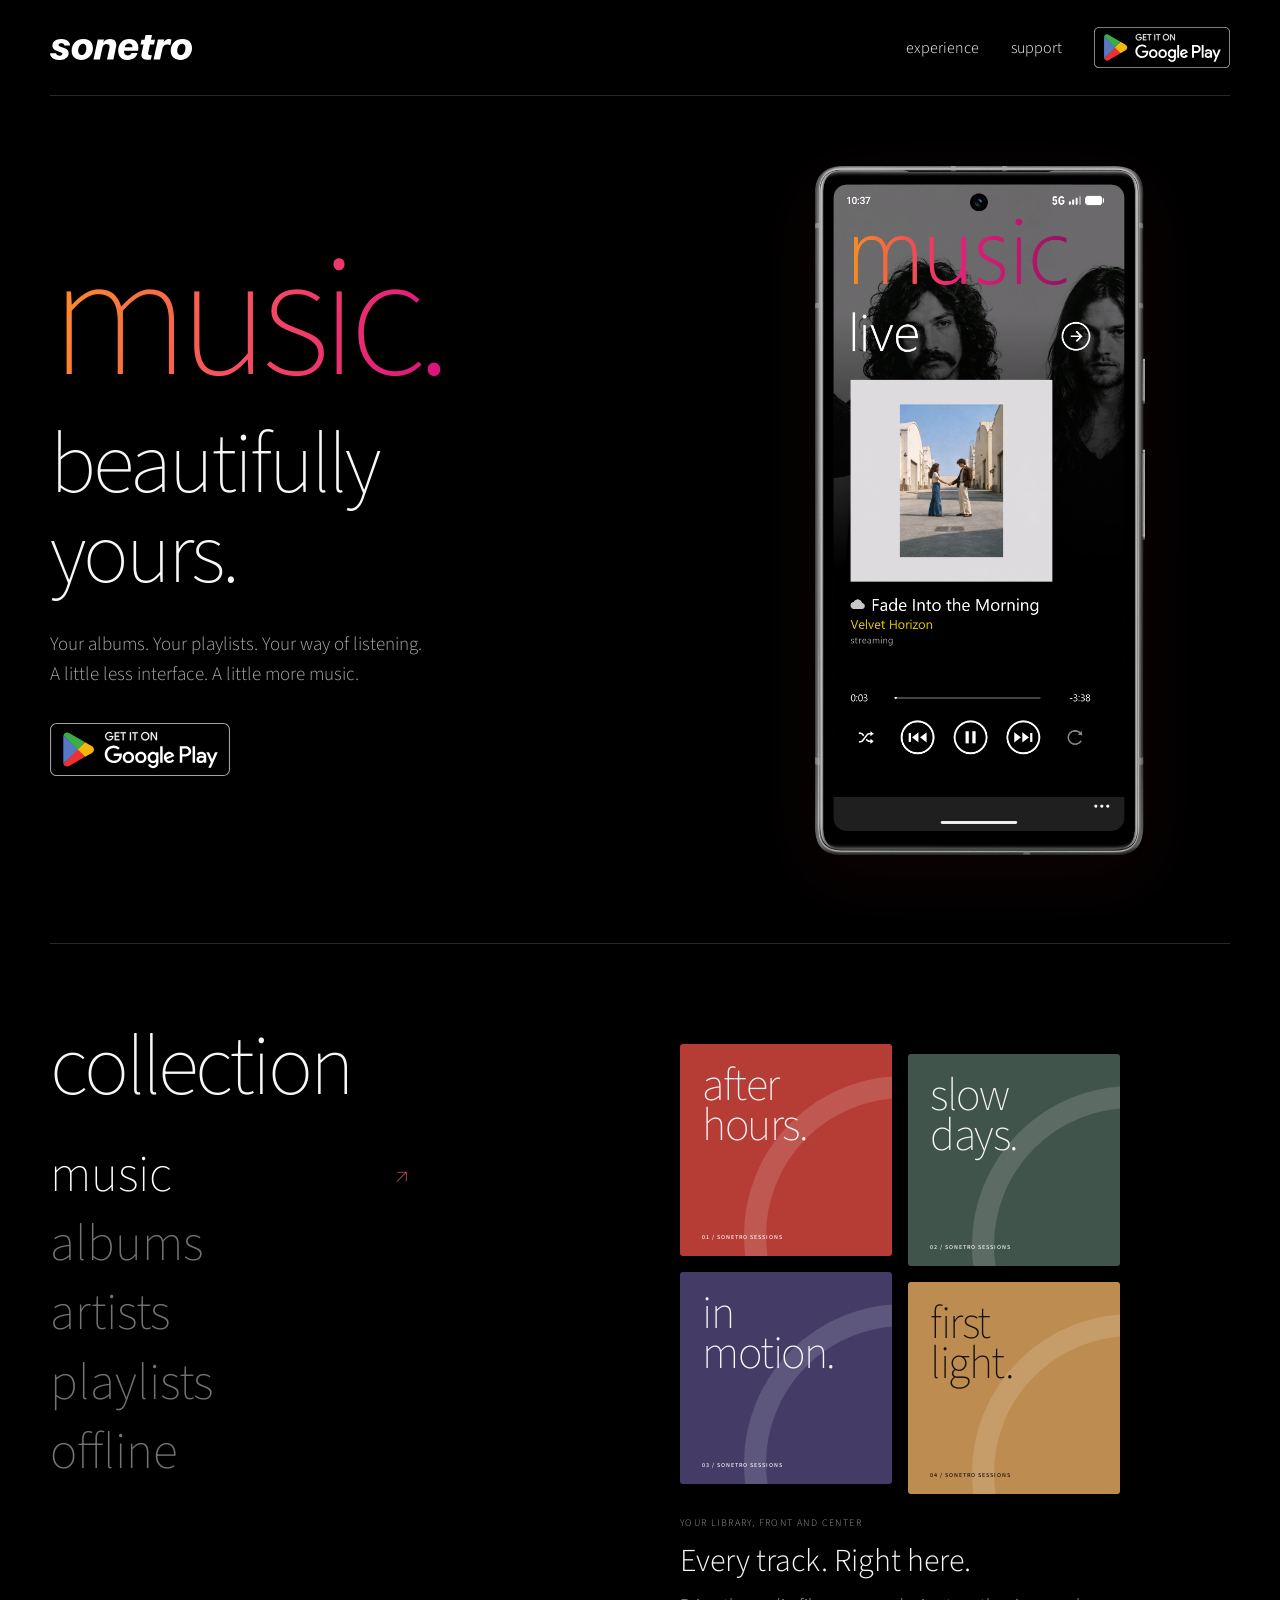
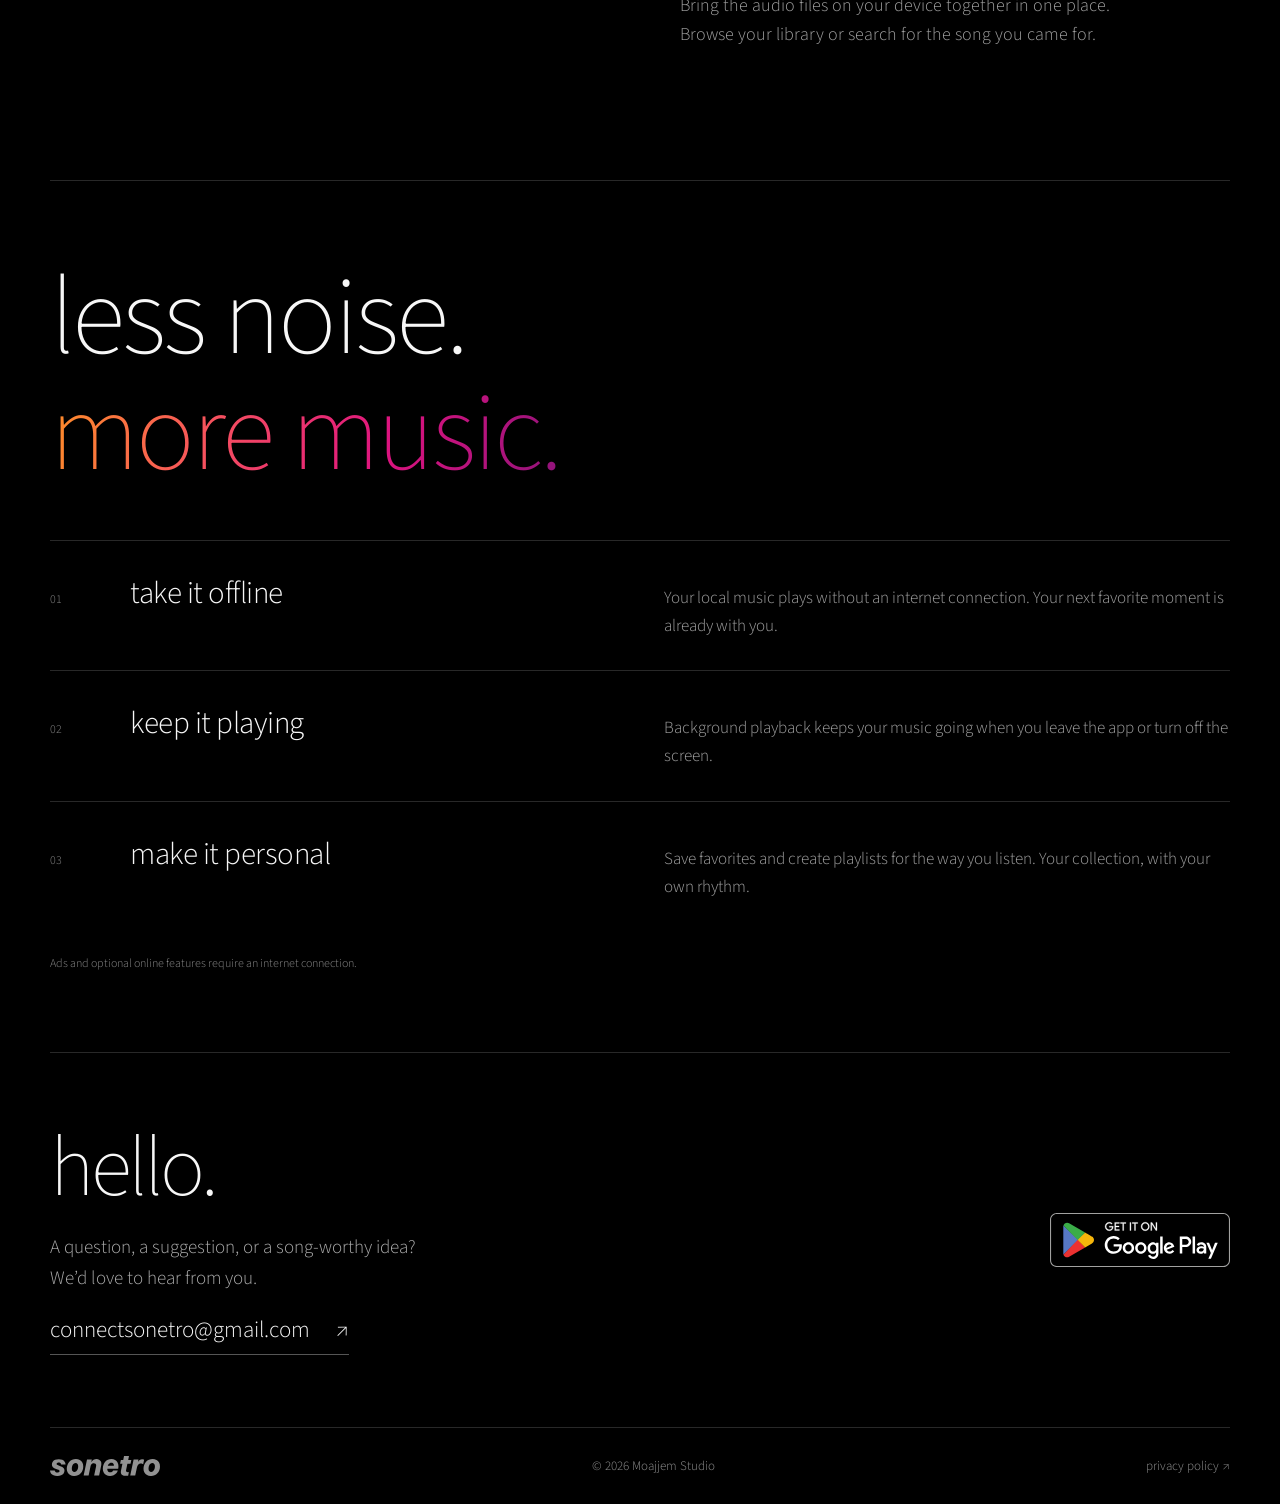
==== commit 9af3592e: "Refine responsive layout branding and Play Store badges" ====
--- a/index.html
+++ b/index.html
@@ -1,11 +1,11 @@
 <!doctype html>
-<html lang="en"><head><meta charset="utf-8"><meta name="viewport" content="width=device-width,initial-scale=1"><meta name="description" content="Your music, beautifully yours. Sonetro brings a bold, minimal listening experience to your Android music collection."><meta name="theme-color" content="#000000"><title>Sonetro — your music. beautifully yours.</title><link rel="icon" href="assets/logo.svg"><link rel="stylesheet" href="style.e0eb05fd23.css"><script src="site.f8f70bc768.js" defer></script></head>
+<html lang="en"><head><meta charset="utf-8"><meta name="viewport" content="width=device-width,initial-scale=1"><meta name="description" content="Your music, beautifully yours. Sonetro brings a bold, minimal listening experience to your Android music collection."><meta name="theme-color" content="#000000"><title>Sonetro — your music. beautifully yours.</title><link rel="icon" href="assets/logo.svg"><link rel="stylesheet" href="style.24cc51cf4a.css"><script src="site.f8f70bc768.js" defer></script></head>
 <body><a class="skip" href="#main">Skip to content</a>
-<header class="header"><a class="brand" href="./" aria-label="Sonetro home"><img src="assets/sonetro-wordmark.svg" alt="Sonetro" width="169" height="30"></a><nav aria-label="Main navigation"><a href="#collection">experience</a><a href="#support">support</a><a href="https://play.google.com/store/apps/details?id=com.music.neo" class="nav-download">get the app <span aria-hidden="true">↗</span></a></nav></header>
-<main id="main"><section class="hero shell"><div class="hero-copy"><p class="eyebrow">SONETRO / MUSIC PLAYER FOR ANDROID</p><h1 class="gradient">music.</h1><h2>beautifully<br>yours.</h2><p class="intro">Your albums. Your playlists. Your way of listening.<br>A little less interface. A little more music.</p><a class="download" href="https://play.google.com/store/apps/details?id=com.music.neo"><span class="circle" aria-hidden="true">↗</span><span>get Sonetro<small>available on Google Play</small></span></a></div>
+<header class="header"><a class="brand" href="./" aria-label="Sonetro home"><img src="assets/sonetro-wordmark.svg" alt="Sonetro" width="169" height="30"></a><nav aria-label="Main navigation"><a href="#collection">experience</a><a href="#support">support</a><a class="store-badge" href="https://play.google.com/store/apps/details?id=com.music.neo" aria-label="Get Sonetro on Google Play"><img src="assets/google-play-badge.svg" alt="Get it on Google Play" width="180" height="53"></a></nav></header>
+<main id="main"><section class="hero shell"><div class="hero-copy"><h1 class="gradient">music.</h1><h2>beautifully<br>yours.</h2><p class="intro">Your albums. Your playlists. Your way of listening. <br>A little less interface. A little more music.</p><a class="store-badge" href="https://play.google.com/store/apps/details?id=com.music.neo" aria-label="Get Sonetro on Google Play"><img src="assets/google-play-badge.svg" alt="Get it on Google Play" width="180" height="53"></a></div>
 <div class="preview-wrap"><img class="app-screenshot" src="assets/sonetro-app-home.png" width="1226" height="2559" fetchpriority="high" alt="Sonetro music player showing album artwork, the live music screen, and playback controls"></div></section>
-<div class="section-line shell"><span>MADE FOR YOUR OWN MUSIC</span><span>SCROLL TO EXPLORE ↓</span></div>
-<section class="collection shell" id="collection"><div><p class="eyebrow">01 / EVERYTHING IN ITS PLACE</p><h2 class="section-title">collection</h2><div class="collection-tabs" role="tablist" aria-label="Explore the collection" aria-orientation="vertical"><button role="tab" id="tab-music" aria-controls="collection-panel" aria-selected="true" data-tab="music">music<span>↗</span></button><button role="tab" id="tab-albums" aria-controls="collection-panel" aria-selected="false" tabindex="-1" data-tab="albums">albums<span>↗</span></button><button role="tab" id="tab-artists" aria-controls="collection-panel" aria-selected="false" tabindex="-1" data-tab="artists">artists<span>↗</span></button><button role="tab" id="tab-playlists" aria-controls="collection-panel" aria-selected="false" tabindex="-1" data-tab="playlists">playlists<span>↗</span></button><button role="tab" id="tab-offline" aria-controls="collection-panel" aria-selected="false" tabindex="-1" data-tab="offline">offline<span>↗</span></button></div></div><div class="collection-detail" role="tabpanel" id="collection-panel" aria-labelledby="tab-music" tabindex="0"><div class="cover-grid" aria-hidden="true"><div class="cover cover-one">after<br>hours.<small>01 / SONETRO SESSIONS</small></div><div class="cover cover-two">slow<br>days.<small>02 / SONETRO SESSIONS</small></div><div class="cover cover-three">in<br>motion.<small>03 / SONETRO SESSIONS</small></div><div class="cover cover-four">first<br>light.<small>04 / SONETRO SESSIONS</small></div></div><p class="eyebrow detail-label">YOUR LIBRARY, FRONT AND CENTER</p><h3 id="detail-title">Every track. Right here.</h3><p id="detail-copy">Bring the audio files on your device together in one place. Browse your library or search for the song you came for.</p></div></section>
-<section class="listening shell"><p class="eyebrow">02 / ROOM TO LISTEN</p><h2 class="section-title">less noise.<br><span class="gradient">more music.</span></h2><div class="feature-list"><article><span>01</span><h3>take it offline</h3><p>Your local music plays without an internet connection. Your next favorite moment is already with you.</p></article><article><span>02</span><h3>keep it playing</h3><p>Background playback keeps your music going when you leave the app or turn off the screen.</p></article><article><span>03</span><h3>make it personal</h3><p>Save favorites and create playlists for the way you listen. Your collection, with your own rhythm.</p></article></div><p class="note">Ads and optional online features require an internet connection.</p></section>
-<section class="support shell" id="support"><div><p class="eyebrow">03 / LET’S KEEP IN TOUCH</p><h2 class="section-title">hello.</h2><p>A question, a suggestion, or a song-worthy idea?<br>We’d love to hear from you.</p><a class="contact" href="mailto:connectsonetro@gmail.com">connectsonetro@gmail.com <span aria-hidden="true">↗</span></a></div><a class="download" href="https://play.google.com/store/apps/details?id=com.music.neo"><span class="circle" aria-hidden="true">↗</span><span>your music awaits.<small>download Sonetro for Android</small></span></a></section></main>
-<footer class="shell"><a class="brand" href="./"><img src="assets/sonetro-wordmark.svg" alt="Sonetro" width="169" height="30"></a><span>© 2026 Moajjem Studio</span><a href="privacy.html">privacy policy ↗</a></footer></body></html>
+
+<section class="collection shell" id="collection"><div><h2 class="section-title">collection</h2><div class="collection-tabs" role="tablist" aria-label="Explore the collection" aria-orientation="vertical"><button role="tab" id="tab-music" aria-controls="collection-panel" aria-selected="true" data-tab="music">music<span>↗</span></button><button role="tab" id="tab-albums" aria-controls="collection-panel" aria-selected="false" tabindex="-1" data-tab="albums">albums<span>↗</span></button><button role="tab" id="tab-artists" aria-controls="collection-panel" aria-selected="false" tabindex="-1" data-tab="artists">artists<span>↗</span></button><button role="tab" id="tab-playlists" aria-controls="collection-panel" aria-selected="false" tabindex="-1" data-tab="playlists">playlists<span>↗</span></button><button role="tab" id="tab-offline" aria-controls="collection-panel" aria-selected="false" tabindex="-1" data-tab="offline">offline<span>↗</span></button></div></div><div class="collection-detail" role="tabpanel" id="collection-panel" aria-labelledby="tab-music" tabindex="0"><div class="cover-grid" aria-hidden="true"><div class="cover cover-one">after<br>hours.<small>01 / SONETRO SESSIONS</small></div><div class="cover cover-two">slow<br>days.<small>02 / SONETRO SESSIONS</small></div><div class="cover cover-three">in<br>motion.<small>03 / SONETRO SESSIONS</small></div><div class="cover cover-four">first<br>light.<small>04 / SONETRO SESSIONS</small></div></div><p class="detail-label">YOUR LIBRARY, FRONT AND CENTER</p><h3 id="detail-title">Every track. Right here.</h3><p id="detail-copy">Bring the audio files on your device together in one place. Browse your library or search for the song you came for.</p></div></section>
+<section class="listening shell"><h2 class="section-title">less noise.<br><span class="gradient">more music.</span></h2><div class="feature-list"><article><span>01</span><h3>take it offline</h3><p>Your local music plays without an internet connection. Your next favorite moment is already with you.</p></article><article><span>02</span><h3>keep it playing</h3><p>Background playback keeps your music going when you leave the app or turn off the screen.</p></article><article><span>03</span><h3>make it personal</h3><p>Save favorites and create playlists for the way you listen. Your collection, with your own rhythm.</p></article></div><p class="note">Ads and optional online features require an internet connection.</p></section>
+<section class="support shell" id="support"><div><h2 class="section-title">hello.</h2><p>A question, a suggestion, or a song-worthy idea?<br>We’d love to hear from you.</p><a class="contact" href="mailto:connectsonetro@gmail.com">connectsonetro@gmail.com <span aria-hidden="true">↗</span></a></div><a class="store-badge" href="https://play.google.com/store/apps/details?id=com.music.neo" aria-label="Get Sonetro on Google Play"><img src="assets/google-play-badge.svg" alt="Get it on Google Play" width="180" height="53"></a></section></main>
+<footer class="shell"><a class="brand" href="./"><img src="assets/sonetro-wordmark-muted.svg" alt="Sonetro" width="169" height="30"></a><span>© 2026 Moajjem Studio</span><a href="privacy.html">privacy policy ↗</a></footer></body></html>
--- a/style.24cc51cf4a.css
+++ b/style.24cc51cf4a.css
@@ -0,0 +1,20 @@
+@font-face{font-family:Sonetro;src:url('assets/sonetro-sans.ttf') format('truetype');font-style:normal;font-weight:200 900;font-display:swap}
+:root{color-scheme:dark;--bg:#000;--text:#f7f7f7;--muted:#9b9b9b;--line:#282828;--accent:#f04a45}*{box-sizing:border-box}html{scroll-behavior:smooth;scroll-padding-top:30px}body{margin:0;background:var(--bg);color:var(--text);font-family:Sonetro,'Segoe UI',sans-serif;font-weight:300}a{color:inherit;text-decoration:none}button{font:inherit}a,button{-webkit-tap-highlight-color:transparent}a:focus-visible,button:focus-visible,[tabindex]:focus-visible{outline:2px solid #f97365;outline-offset:7px}a:hover{color:#ff8374}.shell,.header{width:min(1240px,88%);margin-inline:auto}.header{height:112px;display:flex;align-items:center;justify-content:space-between;border-bottom:1px solid var(--line)}.brand{font-size:32px;letter-spacing:-1.4px;font-weight:400}.brand span{font-size:11px;vertical-align:super;margin-left:5px}nav{display:flex;gap:40px;align-items:center;font-size:17px}.nav-download{display:flex;gap:25px;align-items:center}.nav-download span{font-size:28px}.hero{display:grid;grid-template-columns:1.15fr 1fr;gap:85px;padding-block:75px 95px;align-items:center}.eyebrow{font-size:11px;font-weight:500;letter-spacing:2px;color:var(--muted);margin:0 0 24px}.gradient{background:linear-gradient(105deg,#ff9224 0%,#f64f60 34%,#de137f 65%,#8c137a 100%);background-clip:text;-webkit-background-clip:text;color:transparent}h1,h2,h3,p{margin-top:0}h1{font-size:clamp(120px,14vw,200px);line-height:.94;font-weight:200;letter-spacing:-9px;margin:0 0 16px}h2{font-size:clamp(60px,7vw,96px);line-height:.98;font-weight:200;letter-spacing:-3px;margin-bottom:30px}.intro{font-size:20px;line-height:1.6;color:#aaa;margin:30px 0 40px}.download{display:inline-flex;align-items:center;gap:19px;font-size:27px;line-height:1.1}.download small{display:block;font-size:13px;letter-spacing:.3px;color:var(--muted);margin-top:9px}.circle{display:inline-flex;align-items:center;justify-content:center;border:2px solid currentColor;border-radius:50%;width:58px;height:58px;font-weight:300;font-size:35px;flex-shrink:0}.download:hover .circle{background:#fff;color:#000}.preview-wrap{max-width:365px;justify-self:center;width:100%;position:relative}.preview-wrap:before{content:'';position:absolute;inset:10% 0;background:radial-gradient(ellipse,#97184620,transparent 65%);z-index:-1}.phone{border:1px solid #3b3b3b;border-radius:29px;padding:20px 23px 28px;background:linear-gradient(155deg,#241412 0%,#090609 34%,#000 70%);box-shadow:0 30px 95px #c7214112;overflow:hidden}.phone-status{display:flex;justify-content:space-between;font-size:11px;padding-inline:4px;color:#ccc}.phone-title{font-size:79px;font-weight:200;letter-spacing:-4px;line-height:1.15;margin-top:9px}.phone-live{font-size:45px;line-height:1;display:flex;align-items:center;justify-content:space-between;margin:20px 0}.phone-live .circle{width:32px;height:32px;font-size:24px}.album-art{position:relative;aspect-ratio:1;overflow:hidden;background:#c84832;padding:18px;isolation:isolate}.album-art:after{content:'';position:absolute;inset:0;background:linear-gradient(140deg,transparent,#23132c9f);z-index:-1}.art-orbit{position:absolute;width:120%;height:120%;border:42px solid #f78c5088;border-radius:50%;left:23%;top:3%;z-index:-1}.album-art>span,.album-art>small{font-size:7px;letter-spacing:2px;font-weight:500}.album-art strong{display:block;font-size:62px;font-weight:200;line-height:.92;margin-top:33px;letter-spacing:-3px}.album-art small{position:absolute;bottom:18px;left:18px}.track-title{font-size:23px;line-height:1.2;margin-top:16px}.track-artist{font-size:20px;color:var(--accent);margin-top:4px}.audio-info{font-size:9px;letter-spacing:1px;color:#888;margin:10px 0 24px}.progress{display:flex;gap:13px;align-items:center;font-size:10px}.progress i{height:3px;flex:1;background:linear-gradient(to right,#eee 64%,#333 64%);border-radius:3px}.player-controls{display:flex;align-items:center;justify-content:space-between;margin-top:23px;font-size:21px}.player-controls .circle{height:37px;width:37px;font-size:14px}.player-controls .play{width:46px;height:46px;font-size:20px;padding-left:3px}.preview-caption{font-size:8px;letter-spacing:1.5px;color:#777;text-align:center;margin:17px -20px 0}.section-line{border-block:1px solid var(--line);padding-block:24px;display:flex;justify-content:space-between;font-size:10px;letter-spacing:2px;color:#888}.collection{padding-block:95px;display:grid;grid-template-columns:1fr 1fr;gap:100px}.section-title{font-size:clamp(58px,7vw,96px);font-weight:200;letter-spacing:-3px;line-height:1.05}.collection-tabs{display:flex;flex-direction:column;align-items:stretch;max-width:360px}.collection-tabs button{background:transparent;border:0;color:#737373;cursor:pointer;text-align:left;font-size:clamp(39px,4.5vw,60px);font-weight:200;padding:0 0 8px;display:flex;justify-content:space-between;align-items:center;line-height:1.2}.collection-tabs button span{font-size:25px;opacity:0}.collection-tabs button[aria-selected=true]{color:#fff}.collection-tabs button[aria-selected=true] span{opacity:1;color:#f06359}.collection-tabs button:hover{color:#ddd}.collection-detail{padding-top:20px;align-self:center}.cover-grid{display:grid;grid-template-columns:1fr 1fr;gap:12px;max-width:440px;margin-bottom:32px}.cover{aspect-ratio:1;padding:22px;position:relative;font-size:46px;line-height:.88;font-weight:200;letter-spacing:-1.5px;overflow:hidden;isolation:isolate}.cover:before{content:'';position:absolute;width:130%;height:130%;border:22px solid #ffffff24;border-radius:50%;left:30%;top:15%;z-index:-1}.cover small{font-size:6px;letter-spacing:1px;position:absolute;bottom:16px;left:22px;font-weight:500}.cover-one{background:#b63d36}.cover-two{background:#41544b}.cover-three{background:#443b67}.cover-four{background:#bd8c50;color:#17100b}.collection-detail .eyebrow{font-size:9px;margin-bottom:12px}.collection-detail h3{font-size:32px;font-weight:300;line-height:1.2;margin-bottom:12px}.collection-detail p:last-child{font-size:18px;line-height:1.6;color:#a0a0a0;max-width:440px;min-height:86px}.listening{padding-block:90px;border-top:1px solid var(--line)}.listening .section-title{font-size:clamp(70px,9vw,126px);margin-bottom:60px}.feature-list article{display:grid;grid-template-columns:60px 1fr 1.1fr;gap:20px;padding:27px 0;border-top:1px solid var(--line);align-items:baseline}.feature-list article>span{font-size:12px;color:#888}.feature-list h3{font-size:33px;font-weight:300;margin:0;letter-spacing:-.5px}.feature-list p{font-size:17px;line-height:1.65;color:#a0a0a0;margin:0}.note{font-size:12px;color:#888;margin:24px 0 0}.support{border-top:1px solid var(--line);padding-block:80px;display:flex;justify-content:space-between;gap:50px;align-items:center}.support p:not(.eyebrow){color:#aaa;font-size:19px;line-height:1.6}.support .section-title{margin-bottom:20px}.contact{font-size:23px;border-bottom:1px solid #555;padding-bottom:8px;display:inline-block}.contact span{margin-left:20px}footer{display:flex;align-items:center;justify-content:space-between;gap:25px;padding-block:30px;border-top:1px solid var(--line)}footer>span,footer>a:last-child{font-size:13px;color:#999}.skip{position:absolute;top:-100px;padding:12px;background:white;color:black;z-index:10}.skip:focus{top:10px}.policy{max-width:800px;padding-block:70px 100px}.policy h1{font-size:clamp(65px,9vw,110px);letter-spacing:-4px;line-height:1.05;margin-bottom:35px}.policy h2{font-size:32px;font-weight:300;letter-spacing:-.5px;margin:44px 0 16px}.policy p{font-size:18px;line-height:1.75;color:#bbb}.policy .identity{border-block:1px solid var(--line);padding-block:24px;font-size:15px}.policy strong{font-weight:500;color:#eee}.policy a{color:#ff8e84;text-decoration:underline;text-underline-offset:4px}.policy code{font-size:14px;overflow-wrap:anywhere}
+@media(min-width:1400px){.hero{gap:130px}}@media(max-width:800px){.header{height:90px}nav{gap:22px;font-size:15px}.hero{gap:35px;padding-top:55px}.hero h1{font-size:125px;letter-spacing:-6px}.hero h2{font-size:66px}.intro{font-size:18px}.phone{padding:17px}.phone-title{font-size:67px}.album-art strong{font-size:48px}.collection{gap:45px}.cover{font-size:37px;padding:16px}.cover small{left:16px;font-size:5px}.support{display:block}.support>.download{margin-top:45px}.feature-list article{grid-template-columns:35px 1fr 1.2fr}.feature-list h3{font-size:28px}}
+@media(max-width:580px){.shell,.header{width:88%}.header{height:82px}.brand{font-size:28px}nav{gap:20px}nav>a:first-child,nav>a:nth-child(2){display:none}.hero{grid-template-columns:1fr;padding-block:48px 55px;gap:50px}.hero h1{font-size:140px}.hero h2{font-size:76px}.intro{font-size:18px}.eyebrow{font-size:9px;letter-spacing:1.7px}.preview-wrap{max-width:330px}.phone{padding:20px 24px 26px}.phone-title{font-size:79px}.album-art strong{font-size:58px}.section-line{font-size:8px;letter-spacing:1px;gap:20px}.collection{display:block;padding-block:60px}.collection-tabs{max-width:none;flex-direction:row;flex-wrap:wrap;gap:10px 21px;margin-bottom:30px}.collection-tabs button{font-size:27px}.collection-tabs button span{display:none}.collection-tabs button[aria-selected=true]{border-bottom:1px solid #f06359}.cover{font-size:45px}.cover small{font-size:5px}.collection-detail{padding-top:0}.collection-detail p:last-child{min-height:100px}.section-title{font-size:67px}.listening{padding-block:60px}.listening .section-title{font-size:72px;letter-spacing:-3px}.feature-list article{grid-template-columns:25px 1fr;gap:10px}.feature-list p{grid-column:2}.support{padding-block:60px}.contact{font-size:20px}.contact span{margin-left:8px}.download{font-size:25px}footer{flex-wrap:wrap}footer .brand{width:100%}.policy{padding-top:50px}.policy h1{font-size:68px}.policy p{font-size:17px}}
+@media(prefers-reduced-motion:reduce){html{scroll-behavior:auto}}
+
+.app-screenshot{display:block;width:100%;height:auto;object-fit:contain}
+
+.brand{display:inline-flex;align-items:center}.brand img{display:block;width:169px;height:auto;max-width:100%}@media(max-width:580px){.brand img{width:140px}}
+
+/* Refined layout and responsive spacing. */
+.shell,.header{width:min(1180px,calc(100% - 96px))}
+.header{height:96px}.brand img{width:142px}.header nav{gap:32px;font-size:16px}
+.store-badge{display:inline-flex;flex-shrink:0;transition:transform .2s ease,opacity .2s ease;border-radius:8px}.store-badge img{display:block;width:180px;height:auto;max-width:100%}.store-badge:hover{transform:translateY(-3px);opacity:.88}.header .store-badge img{width:136px}
+.hero{grid-template-columns:minmax(0,1.2fr) minmax(0,1fr);gap:80px;padding-block:70px 88px}.hero h1{font-size:clamp(110px,13.5vw,185px);letter-spacing:-.055em;margin-bottom:20px}.hero h2{font-size:clamp(60px,6.7vw,88px);letter-spacing:-.035em;line-height:1.04}.intro{max-width:440px;margin:26px 0 32px;font-size:19px}.preview-wrap{max-width:330px;isolation:isolate}.preview-wrap:before{inset:8% -5%;background:radial-gradient(ellipse,#db325321,transparent 65%);filter:blur(20px)}.app-screenshot{filter:drop-shadow(0 20px 35px #d4302712)}
+.collection{border-top:1px solid var(--line);padding-block:80px;gap:80px}.section-title{font-size:clamp(56px,6.6vw,86px);margin-bottom:32px}.collection-tabs button{font-size:clamp(36px,4vw,53px);min-height:55px;transition:color .2s ease,padding .2s ease}.collection-tabs button:hover{padding-left:8px}.collection-detail{min-width:0}.cover-grid{gap:16px}.cover{border-radius:3px;transition:transform .25s ease}.cover:nth-child(even){transform:translateY(10px)}.cover-grid:hover .cover:nth-child(odd){transform:translateY(-4px)}.detail-label{font-size:10px;letter-spacing:1.4px;color:#999;margin:28px 0 12px}.collection-detail p:last-child{min-height:90px}.listening{padding-block:80px}.listening .section-title{font-size:clamp(64px,8.6vw,112px);margin-bottom:48px}.feature-list article{padding-block:30px}.feature-list h3{font-size:31px}.support{padding-block:72px}.support .store-badge{align-self:center}.contact{overflow-wrap:anywhere}footer .brand{width:auto}footer .brand img{width:110px}footer{padding-block:28px}footer>span,footer>a:last-child{color:#929292}
+@media(max-width:1000px){.shell,.header{width:calc(100% - 64px)}.hero{gap:40px}.hero h1{font-size:clamp(105px,14vw,150px)}.hero h2{font-size:clamp(52px,7vw,72px)}.preview-wrap{max-width:290px}.collection{gap:40px}.cover{font-size:38px}.support{gap:30px}}
+@media(max-width:700px){.shell,.header{width:calc(100% - 48px)}.header{height:80px}.brand img{width:126px}.header nav{gap:20px}.header nav>a:not(.store-badge){display:none}.header .store-badge img{width:118px}.hero{grid-template-columns:1fr;gap:42px;padding-block:46px 58px}.hero-copy{max-width:480px}.hero h1{font-size:clamp(98px,23vw,148px);margin-bottom:15px}.hero h2{font-size:clamp(54px,13vw,79px);margin-bottom:24px}.intro{font-size:18px;line-height:1.6;margin:22px 0 27px}.intro br{display:none}.hero .store-badge img{width:168px}.preview-wrap{max-width:248px;width:76%;margin-inline:auto;justify-self:center}.collection{display:block;padding-block:55px}.section-title{font-size:clamp(49px,12vw,72px);letter-spacing:-.035em}.collection-tabs{flex-direction:row;flex-wrap:wrap;max-width:none;gap:5px 22px;margin-bottom:28px}.collection-tabs button{font-size:27px;min-height:46px;padding:4px 0}.collection-tabs button span{display:none}.collection-tabs button:hover{padding-left:0}.collection-tabs button[aria-selected=true]{border-bottom:1px solid #f06359}.collection-detail{padding-top:0}.cover-grid{max-width:460px;gap:14px}.cover{font-size:clamp(31px,9vw,48px);padding:18px}.cover small{left:18px;font-size:5px}.collection-detail h3{font-size:29px}.collection-detail p:last-child{font-size:17px;min-height:100px}.listening{padding-block:55px}.listening .section-title{font-size:clamp(54px,13vw,80px);margin-bottom:36px}.feature-list article{grid-template-columns:25px minmax(0,1fr);gap:8px 12px;padding-block:25px}.feature-list h3{font-size:28px}.feature-list p{grid-column:2;font-size:16px}.support{display:block;padding-block:55px}.support>.store-badge{margin-top:32px}.support p:not(.eyebrow){font-size:17px}.contact{font-size:20px}.contact span{margin-left:8px}footer{display:grid;grid-template-columns:1fr auto;gap:20px;padding-block:28px}footer .brand{grid-column:1/-1}footer .brand img{width:96px}footer>span,footer>a:last-child{font-size:12px}.policy{padding-block:45px 65px}.policy h1{font-size:clamp(48px,12vw,75px);letter-spacing:-.04em}.policy h2{font-size:28px}.policy p{font-size:17px}}
+@media(max-width:360px){.shell,.header{width:calc(100% - 40px)}.header .brand img{width:112px}.header .store-badge img{width:106px}.hero h1{font-size:96px}.hero h2{font-size:53px}.preview-wrap{max-width:220px}.collection-tabs{gap:4px 17px}.collection-tabs button{font-size:25px}.contact{font-size:18px}footer{grid-template-columns:1fr}footer .brand{grid-column:auto}}
+@media(prefers-reduced-motion:reduce){*,*:before,*:after{transition:none!important}.cover-grid:hover .cover:nth-child(odd){transform:none}}
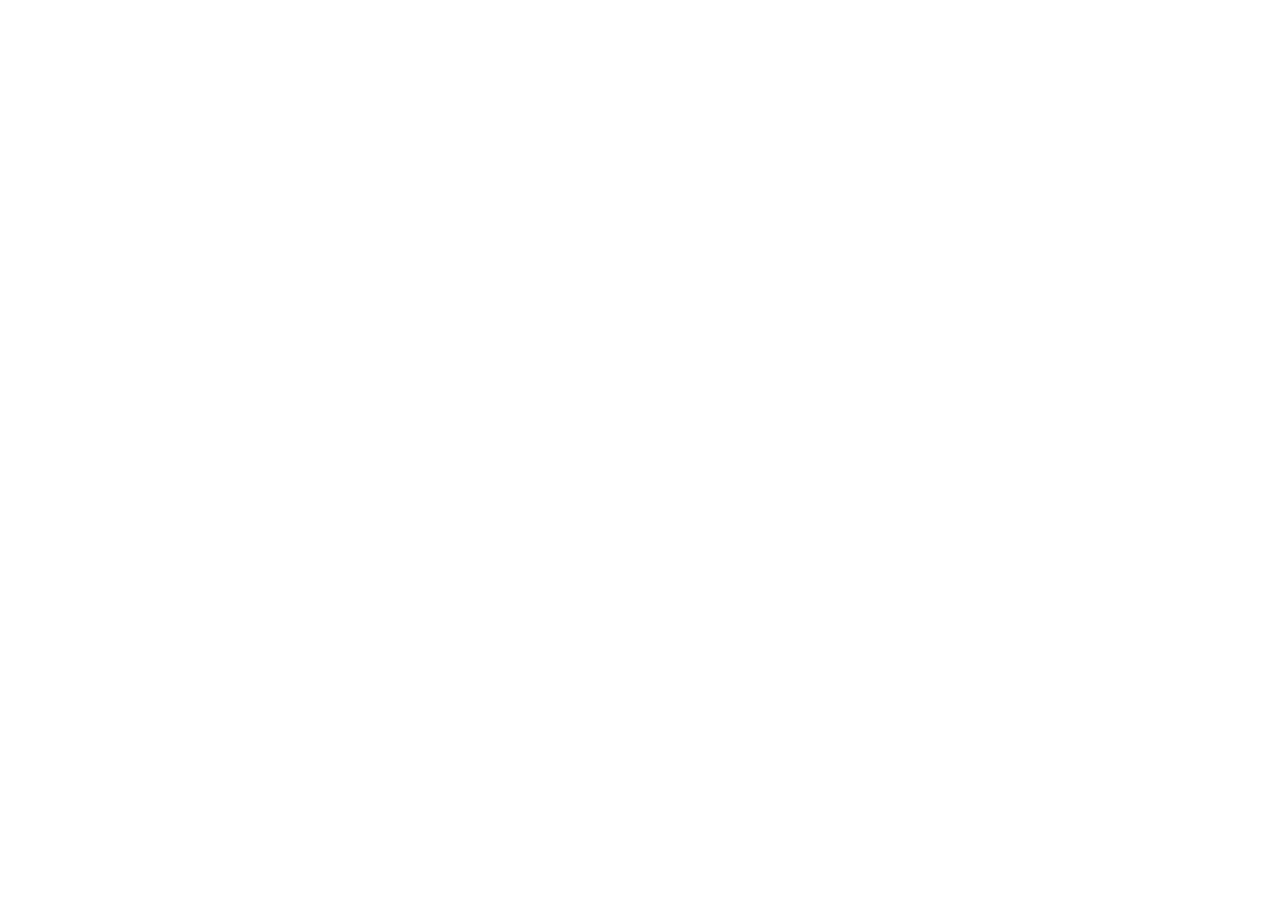
==== commit ea3be660: "Redirect Sonetro pages to sonetro.github.io" ====
--- a/index.html
+++ b/index.html
@@ -1,11 +1 @@
-<!doctype html>
-<html lang="en"><head><meta charset="utf-8"><meta name="viewport" content="width=device-width,initial-scale=1"><meta name="description" content="Your music, beautifully yours. Sonetro brings a bold, minimal listening experience to your Android music collection."><meta name="theme-color" content="#000000"><title>Sonetro — your music. beautifully yours.</title><link rel="icon" href="assets/logo.svg"><link rel="stylesheet" href="style.24cc51cf4a.css"><script src="site.f8f70bc768.js" defer></script></head>
-<body><a class="skip" href="#main">Skip to content</a>
-<header class="header"><a class="brand" href="./" aria-label="Sonetro home"><img src="assets/sonetro-wordmark.svg" alt="Sonetro" width="169" height="30"></a><nav aria-label="Main navigation"><a href="#collection">experience</a><a href="#support">support</a><a class="store-badge" href="https://play.google.com/store/apps/details?id=com.music.neo" aria-label="Get Sonetro on Google Play"><img src="assets/google-play-badge.svg" alt="Get it on Google Play" width="180" height="53"></a></nav></header>
-<main id="main"><section class="hero shell"><div class="hero-copy"><h1 class="gradient">music.</h1><h2>beautifully<br>yours.</h2><p class="intro">Your albums. Your playlists. Your way of listening. <br>A little less interface. A little more music.</p><a class="store-badge" href="https://play.google.com/store/apps/details?id=com.music.neo" aria-label="Get Sonetro on Google Play"><img src="assets/google-play-badge.svg" alt="Get it on Google Play" width="180" height="53"></a></div>
-<div class="preview-wrap"><img class="app-screenshot" src="assets/sonetro-app-home.png" width="1226" height="2559" fetchpriority="high" alt="Sonetro music player showing album artwork, the live music screen, and playback controls"></div></section>
-
-<section class="collection shell" id="collection"><div><h2 class="section-title">collection</h2><div class="collection-tabs" role="tablist" aria-label="Explore the collection" aria-orientation="vertical"><button role="tab" id="tab-music" aria-controls="collection-panel" aria-selected="true" data-tab="music">music<span>↗</span></button><button role="tab" id="tab-albums" aria-controls="collection-panel" aria-selected="false" tabindex="-1" data-tab="albums">albums<span>↗</span></button><button role="tab" id="tab-artists" aria-controls="collection-panel" aria-selected="false" tabindex="-1" data-tab="artists">artists<span>↗</span></button><button role="tab" id="tab-playlists" aria-controls="collection-panel" aria-selected="false" tabindex="-1" data-tab="playlists">playlists<span>↗</span></button><button role="tab" id="tab-offline" aria-controls="collection-panel" aria-selected="false" tabindex="-1" data-tab="offline">offline<span>↗</span></button></div></div><div class="collection-detail" role="tabpanel" id="collection-panel" aria-labelledby="tab-music" tabindex="0"><div class="cover-grid" aria-hidden="true"><div class="cover cover-one">after<br>hours.<small>01 / SONETRO SESSIONS</small></div><div class="cover cover-two">slow<br>days.<small>02 / SONETRO SESSIONS</small></div><div class="cover cover-three">in<br>motion.<small>03 / SONETRO SESSIONS</small></div><div class="cover cover-four">first<br>light.<small>04 / SONETRO SESSIONS</small></div></div><p class="detail-label">YOUR LIBRARY, FRONT AND CENTER</p><h3 id="detail-title">Every track. Right here.</h3><p id="detail-copy">Bring the audio files on your device together in one place. Browse your library or search for the song you came for.</p></div></section>
-<section class="listening shell"><h2 class="section-title">less noise.<br><span class="gradient">more music.</span></h2><div class="feature-list"><article><span>01</span><h3>take it offline</h3><p>Your local music plays without an internet connection. Your next favorite moment is already with you.</p></article><article><span>02</span><h3>keep it playing</h3><p>Background playback keeps your music going when you leave the app or turn off the screen.</p></article><article><span>03</span><h3>make it personal</h3><p>Save favorites and create playlists for the way you listen. Your collection, with your own rhythm.</p></article></div><p class="note">Ads and optional online features require an internet connection.</p></section>
-<section class="support shell" id="support"><div><h2 class="section-title">hello.</h2><p>A question, a suggestion, or a song-worthy idea?<br>We’d love to hear from you.</p><a class="contact" href="mailto:connectsonetro@gmail.com">connectsonetro@gmail.com <span aria-hidden="true">↗</span></a></div><a class="store-badge" href="https://play.google.com/store/apps/details?id=com.music.neo" aria-label="Get Sonetro on Google Play"><img src="assets/google-play-badge.svg" alt="Get it on Google Play" width="180" height="53"></a></section></main>
-<footer class="shell"><a class="brand" href="./"><img src="assets/sonetro-wordmark-muted.svg" alt="Sonetro" width="169" height="30"></a><span>© 2026 Moajjem Studio</span><a href="privacy.html">privacy policy ↗</a></footer></body></html>
+<!doctype html><html lang="en"><head><meta charset="utf-8"><meta name="viewport" content="width=device-width, initial-scale=1"><meta http-equiv="refresh" content="0;url=https://sonetro.github.io/"><link rel="canonical" href="https://sonetro.github.io/"><title>Sonetro has moved</title></head><body style="background:#000;color:#eee;font:18px system-ui;padding:48px"><p>Sonetro has moved.</p><a style="color:#ff8e84" href="https://sonetro.github.io/">Continue to Sonetro</a></body></html>
